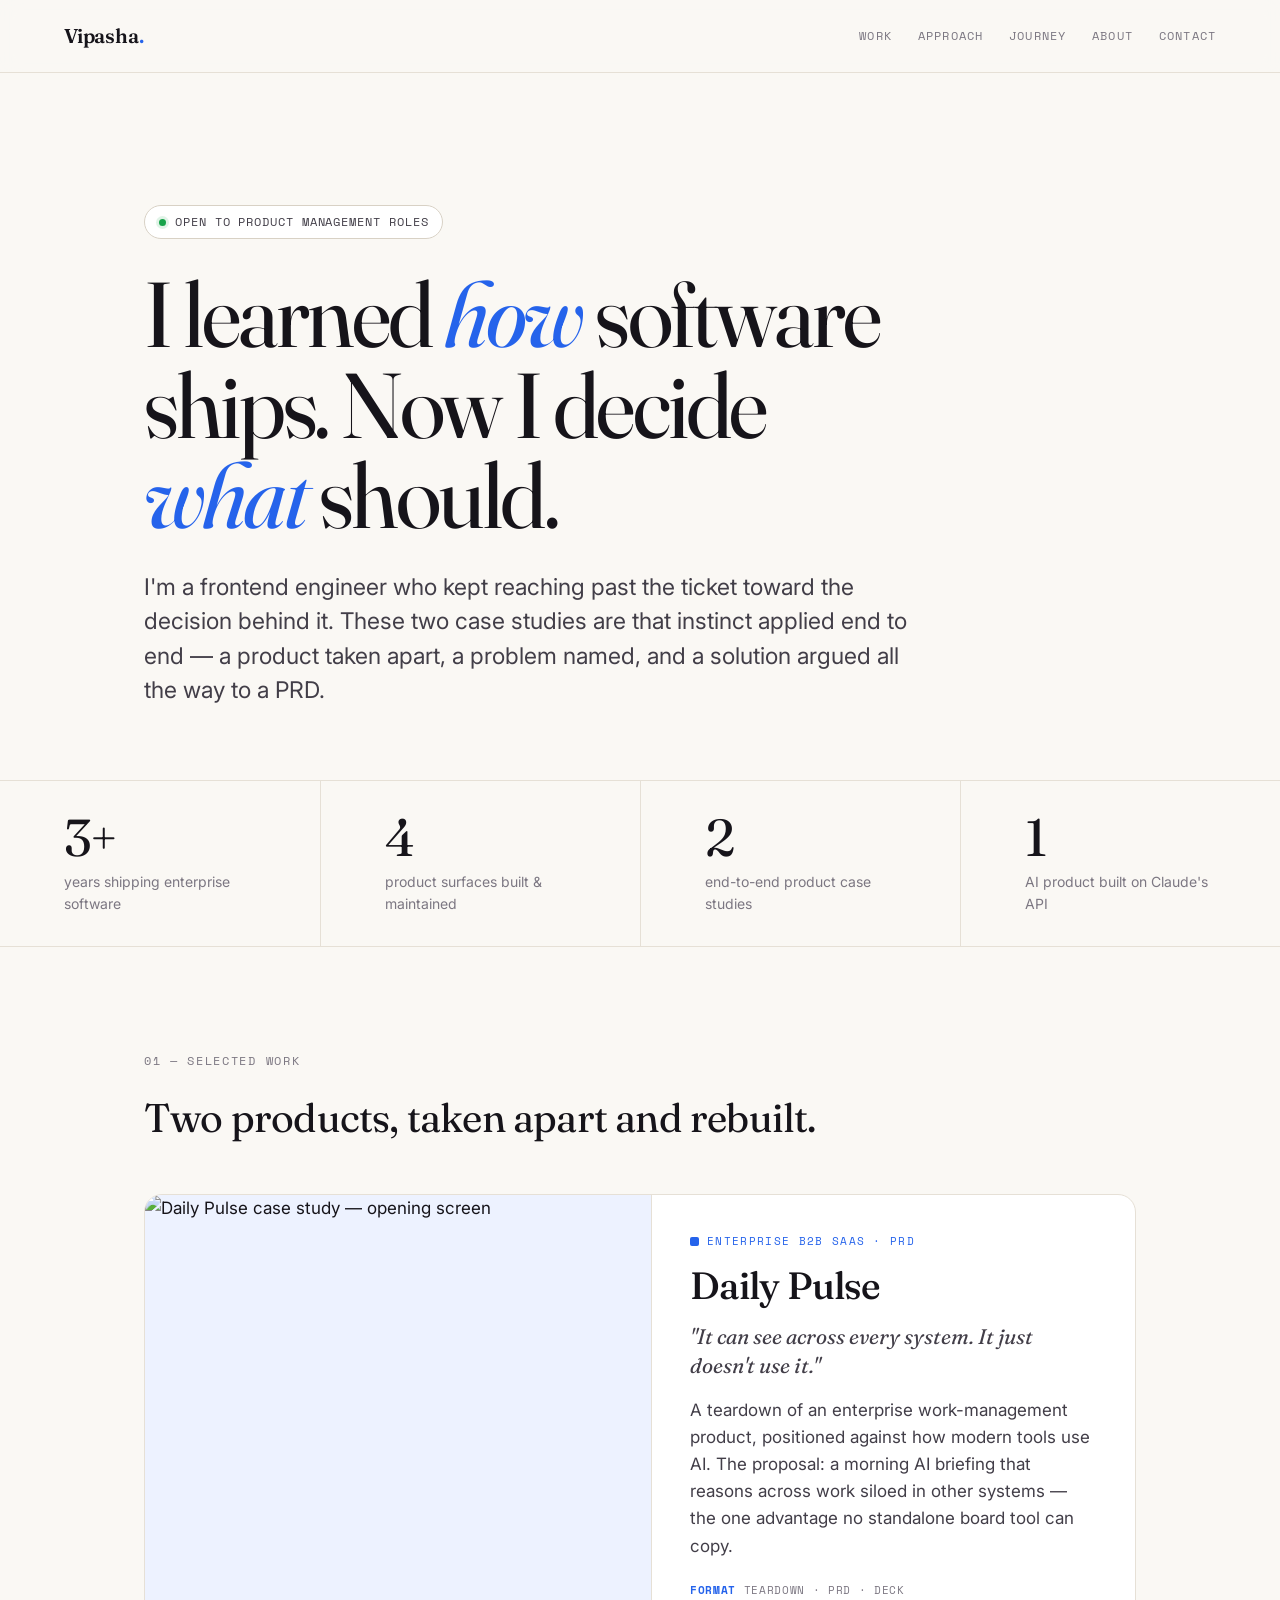
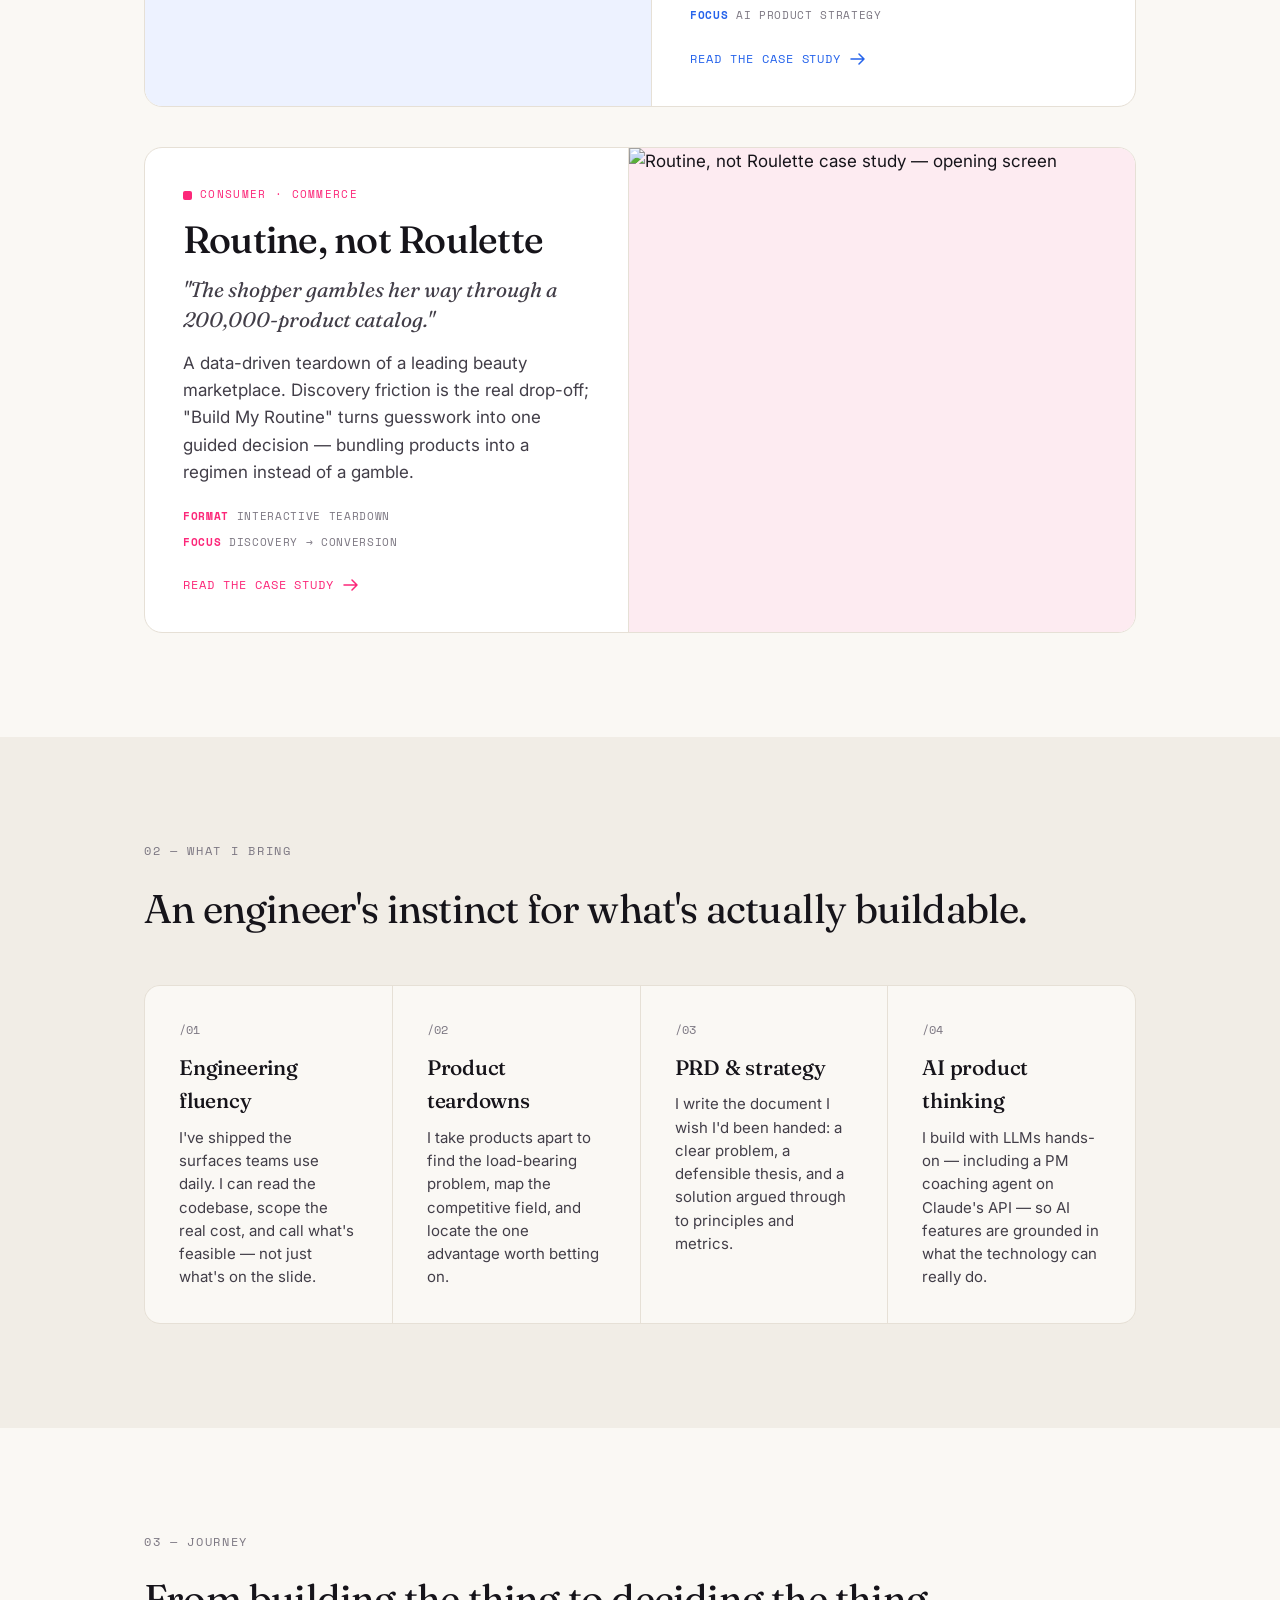
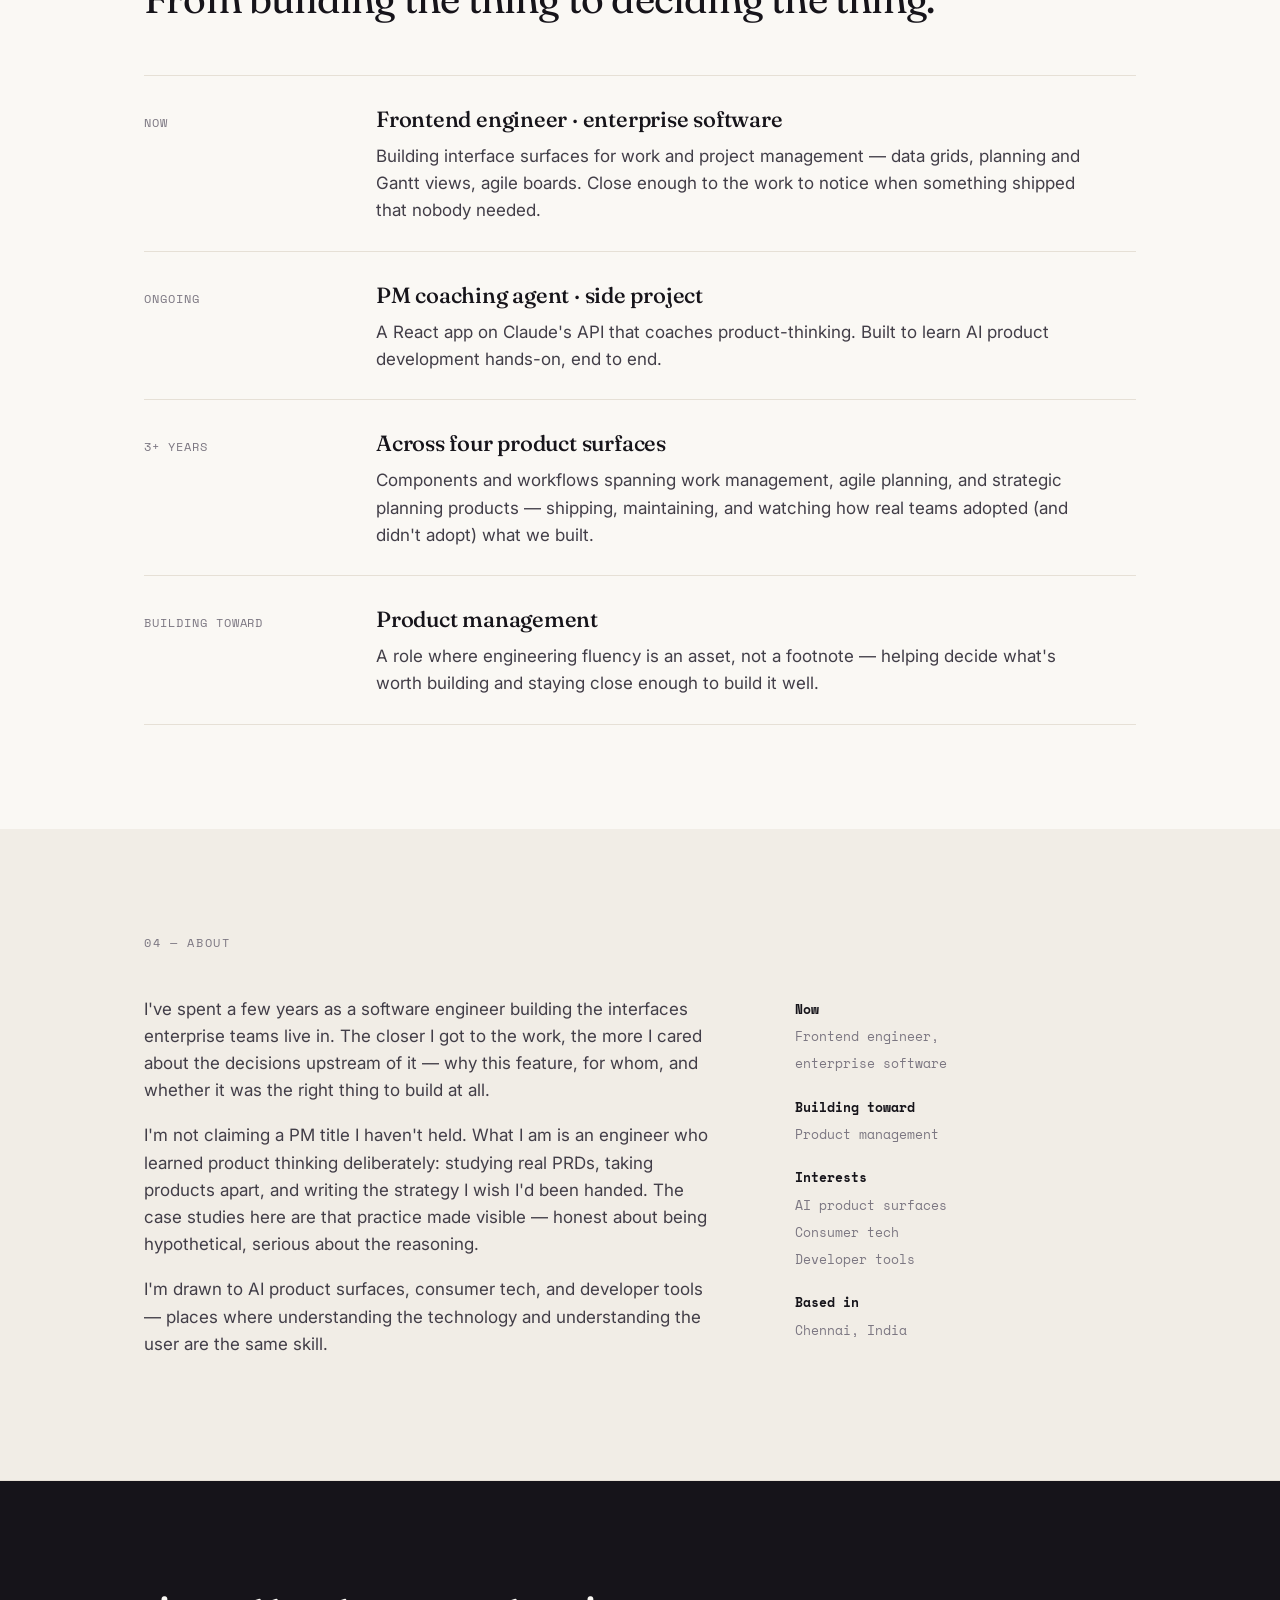
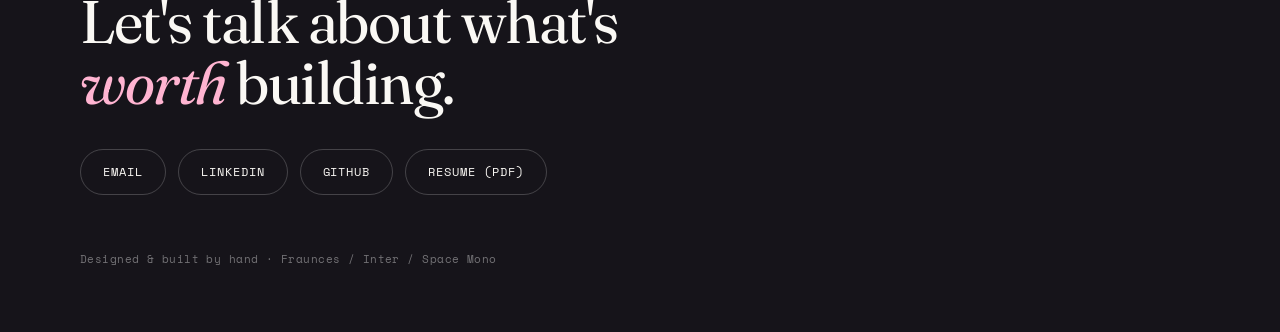
==== index.html @ e54c6888 "Add files via upload" ====
<!DOCTYPE html>
<html lang="en">
<head>
  <meta charset="UTF-8" />
  <meta name="viewport" content="width=device-width, initial-scale=1.0" />
  <!-- EDIT: your full name + one-line description (used in search & social previews) -->
  <title>Vipasha — Product Management Portfolio</title>
  <meta name="description" content="Engineer building a case for product management. Two end-to-end product teardowns: an AI briefing layer for enterprise work management, and guided discovery for beauty commerce." />
  <meta property="og:title" content="Vipasha — Product Management Portfolio" />
  <meta property="og:description" content="Engineer building a case for product management. Two end-to-end product teardowns." />
  <meta property="og:type" content="website" />

  <link rel="preconnect" href="https://fonts.googleapis.com" />
  <link rel="preconnect" href="https://fonts.gstatic.com" crossorigin />
  <link href="https://fonts.googleapis.com/css2?family=Fraunces:ital,opsz,wght@0,9..144,400;0,9..144,500;0,9..144,600;1,9..144,400;1,9..144,500&family=Inter:wght@400;500;600&family=Space+Mono:wght@400;700&display=swap" rel="stylesheet" />
  <link rel="stylesheet" href="styles.css" />
</head>
<body>

  <!-- ============ NAV ============ -->
  <nav class="nav">
    <a class="brand" href="#top">Vipasha<span>.</span></a>
    <div class="links">
      <a href="#work">Work</a>
      <a href="#approach">Approach</a>
      <a href="#journey">Journey</a>
      <a href="#about">About</a>
      <a href="#contact">Contact</a>
    </div>
  </nav>

  <main id="top">

    <!-- ============ HERO ============ -->
    <header class="hero">
      <div class="wrap">
        <span class="pill rise"><span class="dot"></span> Open to product management roles</span>
        <h1 class="rise d1">I learned <em>how</em> software ships. Now I decide <em>what</em> should.</h1>
        <p class="lede rise d2">
          I'm a frontend engineer who kept reaching past the ticket toward the
          decision behind it. These two case studies are that instinct applied
          end to end — a product taken apart, a problem named, and a solution
          argued all the way to a PRD.
        </p>
      </div>
    </header>

    <!-- ============ STATS ============ -->
    <section class="stats" aria-label="At a glance">
      <div class="item"><div class="num">3+</div><div class="lab">years shipping enterprise software</div></div>
      <div class="item"><div class="num">4</div><div class="lab">product surfaces built &amp; maintained</div></div>
      <div class="item"><div class="num">2</div><div class="lab">end-to-end product case studies</div></div>
      <div class="item"><div class="num">1</div><div class="lab">AI product built on Claude's API</div></div>
    </section>

    <!-- ============ WORK ============ -->
    <section class="section" id="work">
      <div class="wrap">
        <div class="shead">
          <span class="mono">01 — Selected work</span>
        </div>
        <div class="shead" style="margin-top:-28px"><h2>Two products, taken apart and rebuilt.</h2></div>

        <div class="cases">

          <!-- CASE 1 — CWM / Daily Pulse -->
          <a class="case" href="case-studies/daily-pulse.html"
             style="--c:var(--cwm); --tint:var(--cwm-tint); --shadow:#2563eb33;">
            <div class="shot"><img src="assets/preview-cwm.png" alt="Daily Pulse case study — opening screen" /></div>
            <div class="body">
              <span class="kicker"><span class="sq"></span> Enterprise B2B SaaS · PRD</span>
              <h3>Daily Pulse</h3>
              <p class="quote">"It can see across every system. It just doesn't use it."</p>
              <p class="desc">
                A teardown of an enterprise work-management product, positioned
                against how modern tools use AI. The proposal: a morning AI
                briefing that reasons across work siloed in other systems — the
                one advantage no standalone board tool can copy.
              </p>
              <div class="meta">
                <span><b>Format</b> Teardown · PRD · Deck</span>
                <span><b>Focus</b> AI product strategy</span>
              </div>
              <span class="more">Read the case study
                <svg width="16" height="12" viewBox="0 0 16 12" fill="none"><path d="M1 6h13M9 1l5 5-5 5" stroke="currentColor" stroke-width="1.5" stroke-linecap="round" stroke-linejoin="round"/></svg>
              </span>
            </div>
          </a>

          <!-- CASE 2 — Nykaa / Routine not Roulette -->
          <a class="case flip" href="case-studies/nykaa-routine.html"
             style="--c:var(--nykaa); --tint:var(--nykaa-tint); --shadow:#fc277933;">
            <div class="shot"><img src="assets/preview-nykaa.png" alt="Routine, not Roulette case study — opening screen" /></div>
            <div class="body">
              <span class="kicker"><span class="sq"></span> Consumer · Commerce</span>
              <h3>Routine, not Roulette</h3>
              <p class="quote">"The shopper gambles her way through a 200,000-product catalog."</p>
              <p class="desc">
                A data-driven teardown of a leading beauty marketplace. Discovery
                friction is the real drop-off; "Build My Routine" turns guesswork
                into one guided decision — bundling products into a regimen
                instead of a gamble.
              </p>
              <div class="meta">
                <span><b>Format</b> Interactive teardown</span>
                <span><b>Focus</b> Discovery → conversion</span>
              </div>
              <span class="more">Read the case study
                <svg width="16" height="12" viewBox="0 0 16 12" fill="none"><path d="M1 6h13M9 1l5 5-5 5" stroke="currentColor" stroke-width="1.5" stroke-linecap="round" stroke-linejoin="round"/></svg>
              </span>
            </div>
          </a>

        </div>
      </div>
    </section>

    <!-- ============ APPROACH ============ -->
    <section class="section" id="approach" style="background:var(--paper-2)">
      <div class="wrap">
        <div class="shead"><span class="mono">02 — What I bring</span></div>
        <div class="shead" style="margin-top:-28px"><h2>An engineer's instinct for what's actually buildable.</h2></div>
        <div class="caps">
          <div class="cap"><div class="n">/01</div><h4>Engineering fluency</h4><p>I've shipped the surfaces teams use daily. I can read the codebase, scope the real cost, and call what's feasible — not just what's on the slide.</p></div>
          <div class="cap"><div class="n">/02</div><h4>Product teardowns</h4><p>I take products apart to find the load-bearing problem, map the competitive field, and locate the one advantage worth betting on.</p></div>
          <div class="cap"><div class="n">/03</div><h4>PRD &amp; strategy</h4><p>I write the document I wish I'd been handed: a clear problem, a defensible thesis, and a solution argued through to principles and metrics.</p></div>
          <div class="cap"><div class="n">/04</div><h4>AI product thinking</h4><p>I build with LLMs hands-on — including a PM coaching agent on Claude's API — so AI features are grounded in what the technology can really do.</p></div>
        </div>
      </div>
    </section>

    <!-- ============ JOURNEY ============ -->
    <section class="section" id="journey">
      <div class="wrap">
        <div class="shead"><span class="mono">03 — Journey</span></div>
        <div class="shead" style="margin-top:-28px"><h2>From building the thing to deciding the thing.</h2></div>
        <div class="tl">
          <div class="row">
            <div class="when">Now</div>
            <div class="what">
              <h4>Frontend engineer · enterprise software</h4>
              <p>Building interface surfaces for work and project management — data grids, planning and Gantt views, agile boards. Close enough to the work to notice when something shipped that nobody needed.</p>
            </div>
          </div>
          <div class="row">
            <div class="when">Ongoing</div>
            <div class="what">
              <h4>PM coaching agent · side project</h4>
              <p>A React app on Claude's API that coaches product-thinking. Built to learn AI product development hands-on, end to end.</p>
            </div>
          </div>
          <div class="row">
            <div class="when">3+ years</div>
            <div class="what">
              <h4>Across four product surfaces</h4>
              <p>Components and workflows spanning work management, agile planning, and strategic planning products — shipping, maintaining, and watching how real teams adopted (and didn't adopt) what we built.</p>
            </div>
          </div>
          <div class="row">
            <div class="when">Building toward</div>
            <div class="what">
              <h4>Product management</h4>
              <p>A role where engineering fluency is an asset, not a footnote — helping decide what's worth building and staying close enough to build it well.</p>
            </div>
          </div>
        </div>
      </div>
    </section>

    <!-- ============ ABOUT ============ -->
    <section class="section" id="about" style="background:var(--paper-2)">
      <div class="wrap">
        <div class="shead"><span class="mono">04 — About</span></div>
        <div class="about">
          <div>
            <p>I've spent a few years as a software engineer building the interfaces enterprise teams live in. The closer I got to the work, the more I cared about the decisions upstream of it — why this feature, for whom, and whether it was the right thing to build at all.</p>
            <p>I'm not claiming a PM title I haven't held. What I am is an engineer who learned product thinking deliberately: studying real PRDs, taking products apart, and writing the strategy I wish I'd been handed. The case studies here are that practice made visible — honest about being hypothetical, serious about the reasoning.</p>
            <p>I'm drawn to AI product surfaces, consumer tech, and developer tools — places where understanding the technology and understanding the user are the same skill.</p>
          </div>
          <div class="facts">
            <b>Now</b>
            Frontend engineer,<br />enterprise software
            <b>Building toward</b>
            Product management
            <b>Interests</b>
            AI product surfaces<br />Consumer tech<br />Developer tools
            <b>Based in</b>
            Chennai, India
          </div>
        </div>
      </div>
    </section>
  </main>

  <!-- ============ CONTACT / FOOTER ============ -->
  <footer class="foot" id="contact">
    <div class="inner">
      <h2>Let's talk about what's <em>worth</em> building.</h2>
      <div class="links">
        <!-- EDIT each href with your real links -->
        <a class="btn" href="mailto:you@example.com">Email</a>
        <a class="btn" href="https://linkedin.com/in/your-handle">LinkedIn</a>
        <a class="btn" href="https://github.com/your-handle">GitHub</a>
        <a class="btn" href="#">Resume (PDF)</a>
      </div>
      <p class="colophon">Designed &amp; built by hand · Fraunces / Inter / Space Mono</p>
    </div>
  </footer>

</body>
</html>
---- styles.css ----
/* ============================================================
   Portfolio — design system
   Type matches the case studies: Fraunces · Inter · Space Mono
   Neutral warm-paper homepage; each case study keeps its own color.
   ============================================================ */

:root {
  --paper:    #FAF8F4;
  --paper-2:  #F1EDE6;
  --ink:      #16141A;
  --ink-soft: #423E48;
  --muted:    #7C7782;
  --line:     #E6E0D6;
  --line-2:   #D8D1C5;

  /* case-study accents */
  --cwm:       #2563EB;
  --cwm-tint:  #EDF2FF;
  --nykaa:     #FC2779;
  --nykaa-tint:#FDEBF1;

  --maxw: 1120px;
  --gut: clamp(22px, 5vw, 72px);

  --f-disp: "Fraunces", Georgia, serif;
  --f-body: "Inter", system-ui, sans-serif;
  --f-mono: "Space Mono", ui-monospace, monospace;
}

* { box-sizing: border-box; margin: 0; padding: 0; }
html { scroll-behavior: smooth; }

body {
  background: var(--paper);
  color: var(--ink);
  font-family: var(--f-body);
  font-size: 17px;
  line-height: 1.6;
  -webkit-font-smoothing: antialiased;
  text-rendering: optimizeLegibility;
}

.wrap { max-width: var(--maxw); margin: 0 auto; padding: 0 var(--gut); }

.mono {
  font-family: var(--f-mono);
  font-size: 12px;
  letter-spacing: 0.14em;
  text-transform: uppercase;
  color: var(--muted);
}
.mono .dash { color: var(--line-2); margin: 0 8px; }

/* ---------- nav ---------- */
.nav {
  position: sticky; top: 0; z-index: 50;
  display: flex; align-items: center; justify-content: space-between;
  padding: 20px var(--gut);
  background: color-mix(in srgb, var(--paper) 86%, transparent);
  backdrop-filter: blur(10px);
  border-bottom: 1px solid var(--line);
}
.nav .brand {
  font-family: var(--f-disp);
  font-weight: 600;
  font-size: 20px;
  letter-spacing: -0.01em;
  text-decoration: none;
  color: var(--ink);
}
.nav .brand span { color: var(--cwm); }
.nav .links { display: flex; gap: 26px; }
.nav .links a {
  font-family: var(--f-mono);
  font-size: 11.5px; letter-spacing: 0.1em; text-transform: uppercase;
  color: var(--muted); text-decoration: none;
}
.nav .links a:hover { color: var(--ink); }
@media (max-width: 620px){ .nav .links { display: none; } }

/* ---------- hero ---------- */
.hero { padding: clamp(64px, 11vw, 132px) 0 clamp(40px, 6vw, 72px); }
.pill {
  display: inline-flex; align-items: center; gap: 9px;
  font-family: var(--f-mono); font-size: 11.5px; letter-spacing: 0.08em;
  text-transform: uppercase; color: var(--ink-soft);
  border: 1px solid var(--line-2); border-radius: 999px;
  padding: 7px 14px; margin-bottom: 30px; background: #fff;
}
.pill .dot { width: 7px; height: 7px; border-radius: 50%; background: #16a34a; box-shadow: 0 0 0 3px #16a34a22; }
.hero h1 {
  font-family: var(--f-disp);
  font-weight: 400;
  font-size: clamp(40px, 8vw, 92px);
  line-height: 0.98;
  letter-spacing: -0.03em;
  max-width: 14ch;
}
.hero h1 em { font-style: italic; color: var(--cwm); }
.hero .lede {
  margin-top: 30px;
  font-size: clamp(18px, 2.2vw, 23px);
  line-height: 1.5;
  color: var(--ink-soft);
  max-width: 56ch;
}

/* ---------- stats band ---------- */
.stats {
  border-top: 1px solid var(--line);
  border-bottom: 1px solid var(--line);
  display: grid; grid-template-columns: repeat(2, 1fr);
}
.stats .item { padding: 30px var(--gut); border-bottom: 1px solid var(--line); }
.stats .item:nth-child(odd){ border-right: 1px solid var(--line); }
.stats .num {
  font-family: var(--f-disp); font-weight: 400;
  font-size: clamp(34px, 5vw, 52px); line-height: 1; letter-spacing: -0.02em;
}
.stats .lab { margin-top: 8px; font-size: 14px; color: var(--muted); max-width: 26ch; }
@media (min-width: 820px){
  .stats { grid-template-columns: repeat(4, 1fr); }
  .stats .item { border-bottom: none; }
  .stats .item:nth-child(odd){ border-right: none; }
  .stats .item + .item { border-left: 1px solid var(--line); }
}

/* ---------- section scaffolding ---------- */
.section { padding: clamp(56px, 9vw, 104px) 0; }
.shead { display: flex; align-items: baseline; gap: 16px; margin-bottom: 44px; }
.shead h2 {
  font-family: var(--f-disp); font-weight: 400;
  font-size: clamp(26px, 4vw, 40px); letter-spacing: -0.02em;
}

/* ---------- case studies ---------- */
.cases { display: grid; gap: 40px; }
.case {
  display: grid; grid-template-columns: 1fr; gap: 0;
  text-decoration: none; color: inherit;
  border: 1px solid var(--line); border-radius: 18px; overflow: hidden;
  background: #fff;
  transition: transform .26s ease, box-shadow .26s ease, border-color .26s ease;
}
.case:hover { transform: translateY(-4px); box-shadow: 0 30px 60px -36px var(--shadow, #1614401f); }
.case .shot {
  position: relative; aspect-ratio: 16 / 10; overflow: hidden;
  border-bottom: 1px solid var(--line); background: var(--tint, #f4f4f4);
}
.case .shot img { width: 100%; height: 100%; object-fit: cover; object-position: top center; display: block;
  transition: transform .5s ease; }
.case:hover .shot img { transform: scale(1.03); }
.case .body { padding: clamp(24px, 3.4vw, 38px); }
.case .kicker {
  display: inline-flex; align-items: center; gap: 8px;
  font-family: var(--f-mono); font-size: 11px; letter-spacing: 0.12em; text-transform: uppercase;
  color: var(--c, var(--ink)); margin-bottom: 16px;
}
.case .kicker .sq { width: 9px; height: 9px; border-radius: 2px; background: var(--c, var(--ink)); }
.case h3 {
  font-family: var(--f-disp); font-weight: 500;
  font-size: clamp(26px, 3.6vw, 38px); letter-spacing: -0.02em; line-height: 1.04;
}
.case .quote {
  margin-top: 16px; font-family: var(--f-disp); font-style: italic; font-weight: 400;
  font-size: clamp(17px, 2vw, 21px); color: var(--ink-soft); line-height: 1.4;
}
.case .desc { margin-top: 16px; color: var(--ink-soft); max-width: 64ch; }
.case .meta {
  margin-top: 22px; display: flex; flex-wrap: wrap; gap: 8px 18px;
  font-family: var(--f-mono); font-size: 11px; letter-spacing: 0.06em; text-transform: uppercase; color: var(--muted);
}
.case .meta b { color: var(--c, var(--ink)); font-weight: 700; }
.case .more {
  margin-top: 24px; display: inline-flex; align-items: center; gap: 9px;
  font-family: var(--f-mono); font-size: 12px; letter-spacing: 0.08em; text-transform: uppercase;
  color: var(--c, var(--ink));
}
.case .more svg { transition: transform .2s ease; }
.case:hover .more svg { transform: translateX(5px); }

@media (min-width: 880px){
  .case { grid-template-columns: 1.05fr 1fr; }
  .case .shot { aspect-ratio: auto; border-bottom: none; border-right: 1px solid var(--line); }
  .case .body { display: flex; flex-direction: column; justify-content: center; }
  .case.flip { grid-template-columns: 1fr 1.05fr; }
  .case.flip .shot { order: 2; border-right: none; border-left: 1px solid var(--line); }
  .case.flip .body { order: 1; }
}

/* ---------- capabilities ---------- */
.caps { display: grid; gap: 1px; background: var(--line); border: 1px solid var(--line); border-radius: 16px; overflow: hidden; }
.cap { background: var(--paper); padding: clamp(24px, 3vw, 34px); }
.cap .n { font-family: var(--f-mono); font-size: 12px; color: var(--muted); }
.cap h4 { font-family: var(--f-disp); font-weight: 500; font-size: 21px; letter-spacing: -0.01em; margin: 12px 0 8px; }
.cap p { font-size: 15px; color: var(--ink-soft); line-height: 1.55; }
@media (min-width: 720px){ .caps { grid-template-columns: repeat(2, 1fr); } }
@media (min-width: 1000px){ .caps { grid-template-columns: repeat(4, 1fr); } }

/* ---------- timeline ---------- */
.tl { display: grid; gap: 0; }
.tl .row {
  display: grid; grid-template-columns: 1fr; gap: 6px;
  padding: 26px 0; border-top: 1px solid var(--line);
}
.tl .row:last-child { border-bottom: 1px solid var(--line); }
.tl .when { font-family: var(--f-mono); font-size: 12px; letter-spacing: 0.08em; text-transform: uppercase; color: var(--muted); }
.tl .what h4 { font-family: var(--f-disp); font-weight: 500; font-size: 22px; letter-spacing: -0.01em; }
.tl .what p { margin-top: 6px; color: var(--ink-soft); max-width: 64ch; }
@media (min-width: 760px){
  .tl .row { grid-template-columns: 200px 1fr; gap: 32px; align-items: baseline; }
}

/* ---------- about ---------- */
.about { display: grid; grid-template-columns: 1fr; gap: 40px; }
.about p { color: var(--ink-soft); margin-bottom: 18px; max-width: 62ch; }
.about .facts { font-family: var(--f-mono); font-size: 13px; line-height: 2.1; color: var(--muted); }
.about .facts b { color: var(--ink); display: block; margin-top: 16px; }
.about .facts b:first-child { margin-top: 0; }
@media (min-width: 820px){ .about { grid-template-columns: 1.7fr 1fr; gap: 72px; } }

/* ---------- contact / footer ---------- */
.foot { border-top: 1px solid var(--line); padding: clamp(64px, 9vw, 110px) var(--gut) 64px; background: var(--ink); color: var(--paper); }
.foot .inner { max-width: var(--maxw); margin: 0 auto; }
.foot h2 { font-family: var(--f-disp); font-weight: 400; font-size: clamp(32px, 6vw, 60px); letter-spacing: -0.025em; line-height: 1.02; max-width: 18ch; }
.foot h2 em { font-style: italic; color: #FFB4D1; }
.foot .links { margin-top: 36px; display: flex; flex-wrap: wrap; gap: 12px; }
.foot a.btn {
  font-family: var(--f-mono); font-size: 12px; letter-spacing: 0.08em; text-transform: uppercase;
  text-decoration: none; color: var(--paper); border: 1px solid #ffffff33; border-radius: 999px;
  padding: 12px 22px; transition: background .18s ease, color .18s ease, border-color .18s ease;
}
.foot a.btn:hover { background: var(--paper); color: var(--ink); border-color: var(--paper); }
.foot .colophon { margin-top: 56px; font-family: var(--f-mono); font-size: 11px; letter-spacing: 0.04em; color: #ffffff66; }

/* ---------- motion ---------- */
.rise { opacity: 0; transform: translateY(16px); animation: rise .7s cubic-bezier(.2,.7,.3,1) forwards; }
.rise.d1 { animation-delay: .08s; } .rise.d2 { animation-delay: .16s; } .rise.d3 { animation-delay: .24s; }
@keyframes rise { to { opacity: 1; transform: none; } }

a:focus-visible, button:focus-visible { outline: 2px solid var(--cwm); outline-offset: 3px; border-radius: 5px; }

@media (prefers-reduced-motion: reduce){
  * { animation: none !important; transition: none !important; scroll-behavior: auto; }
  .rise { opacity: 1; transform: none; }
}
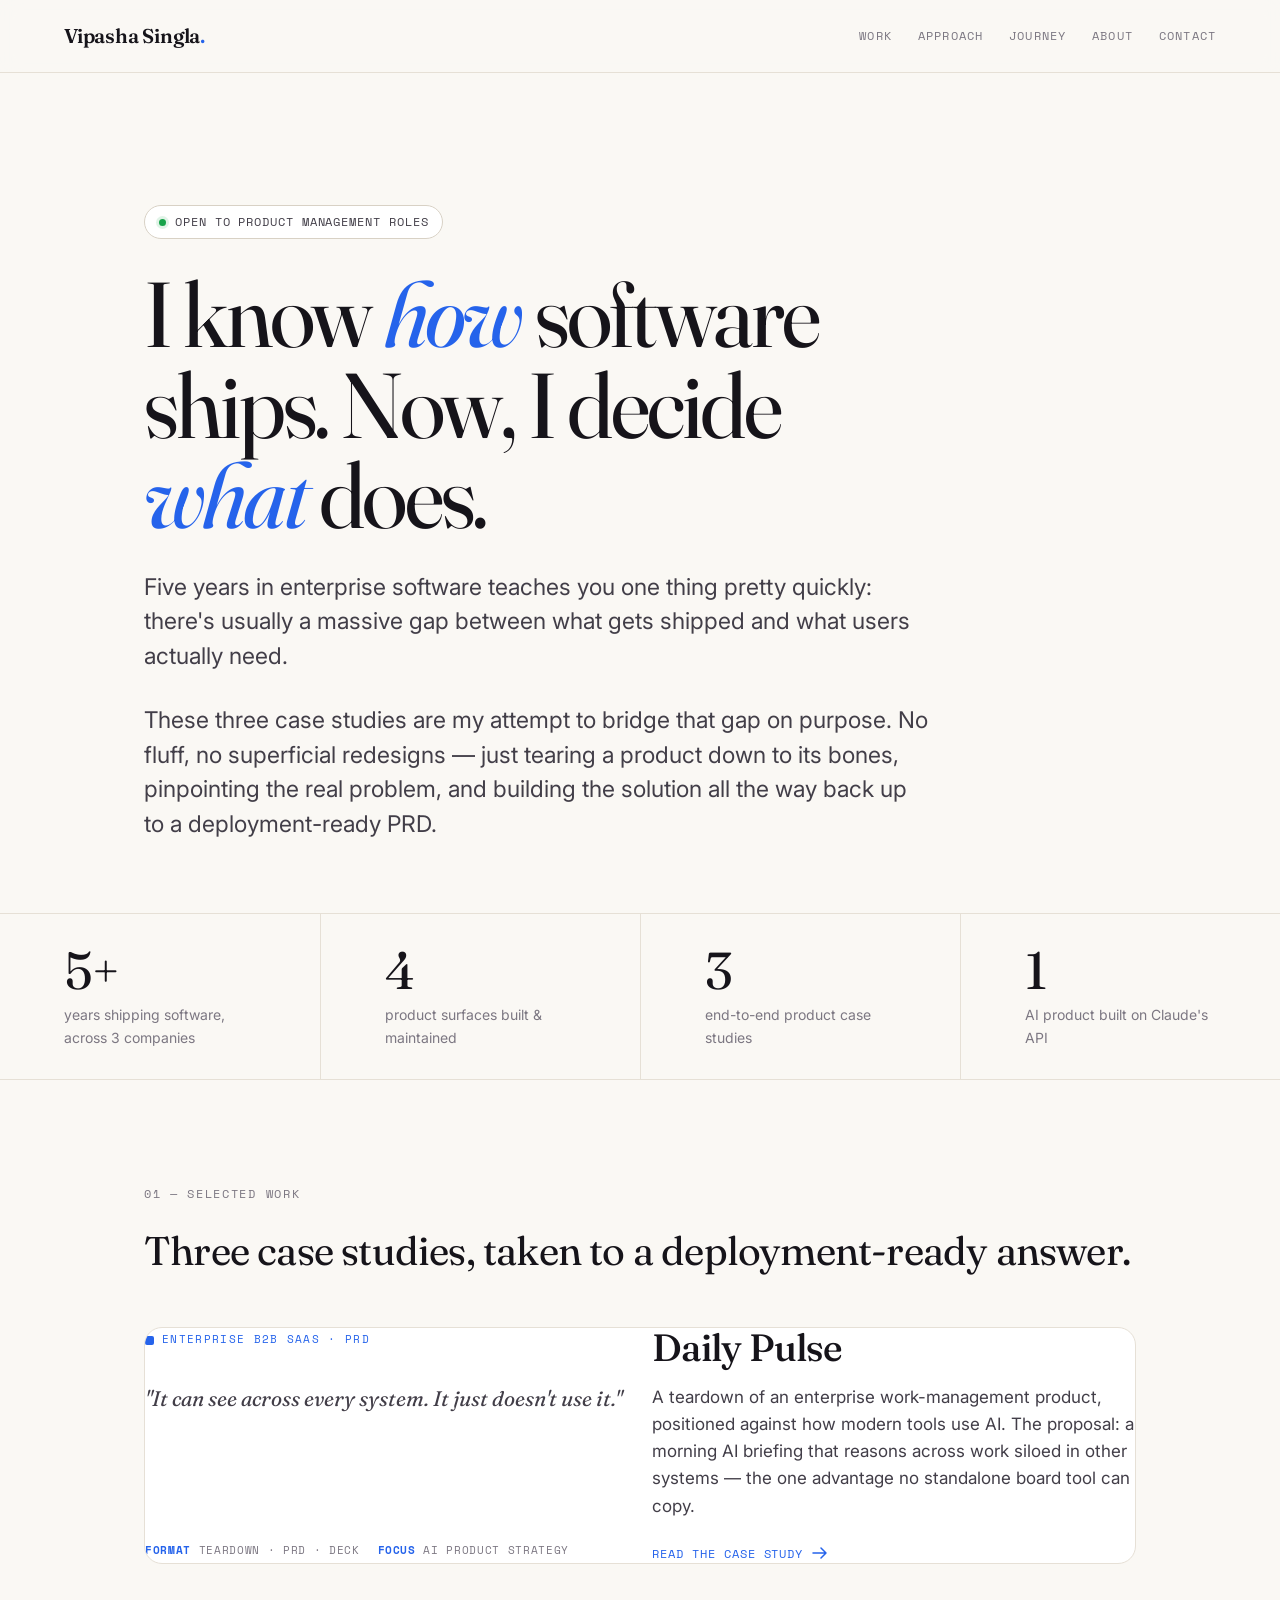
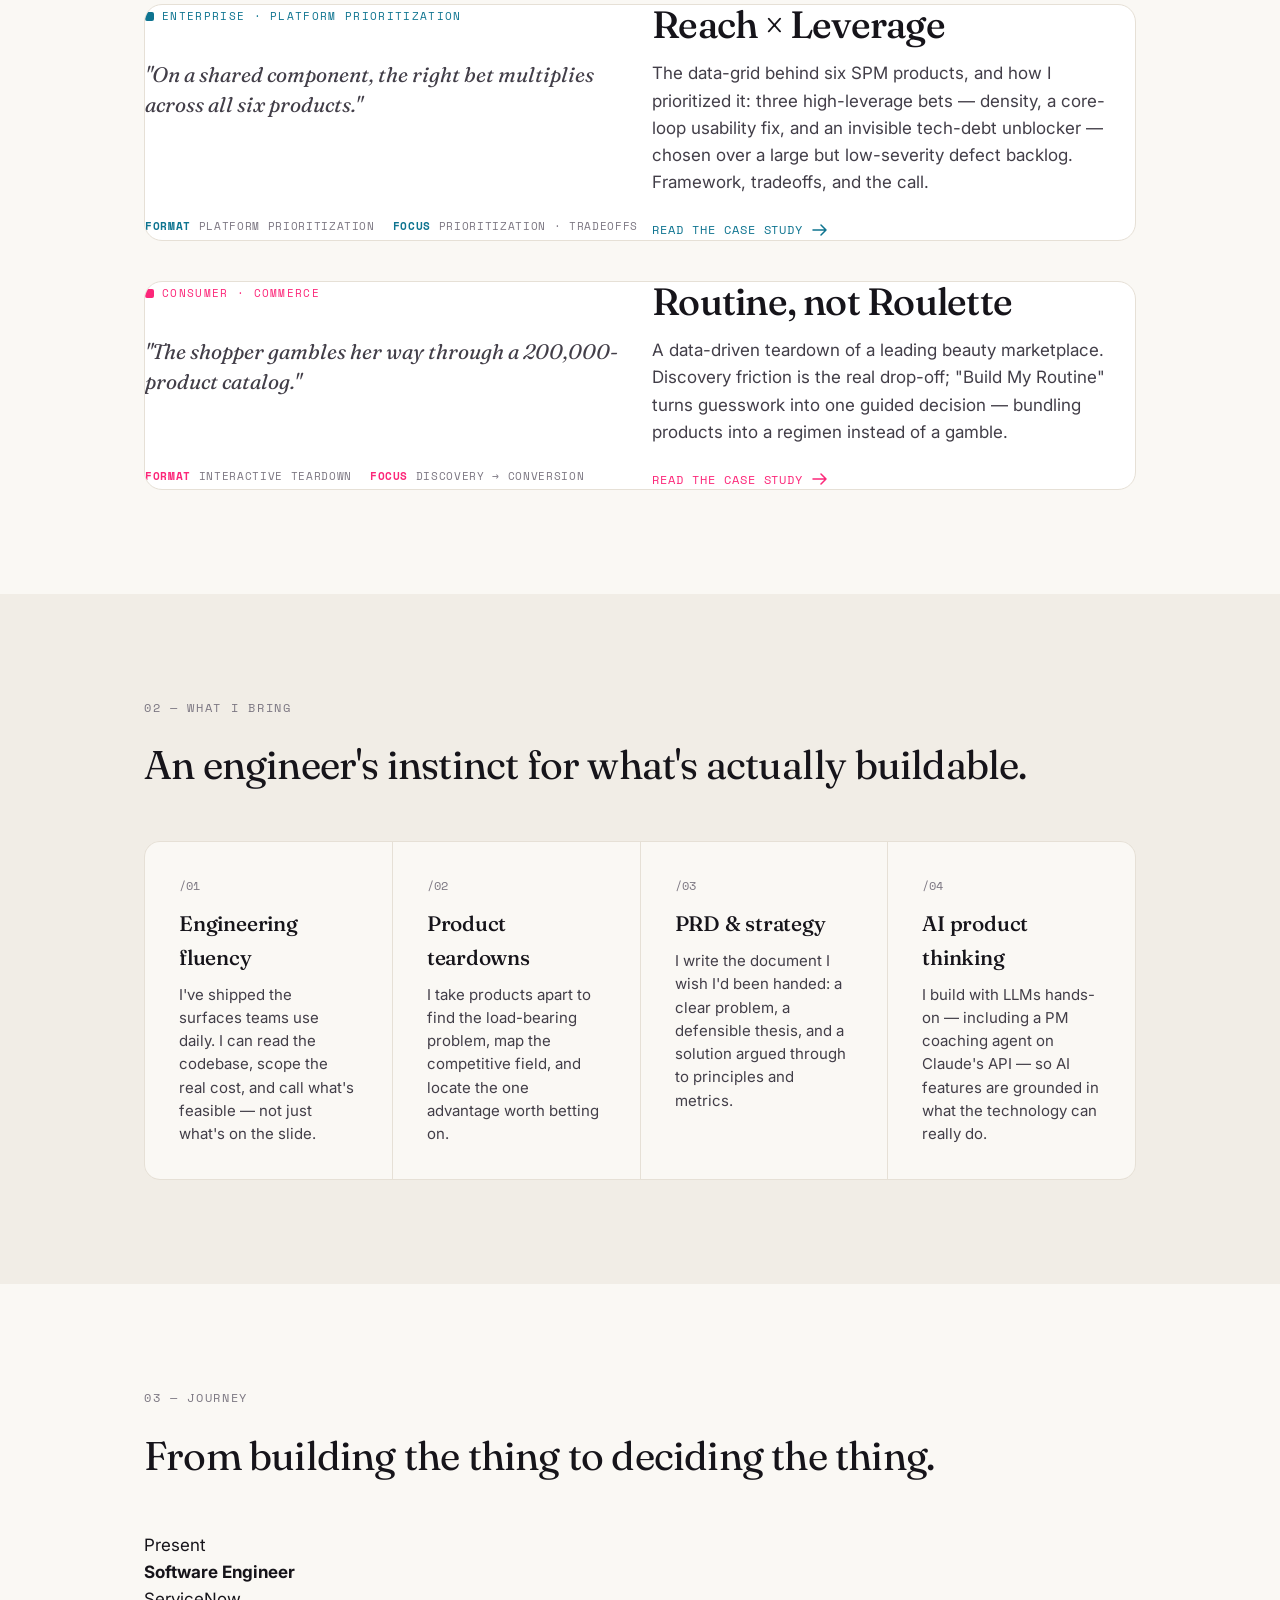
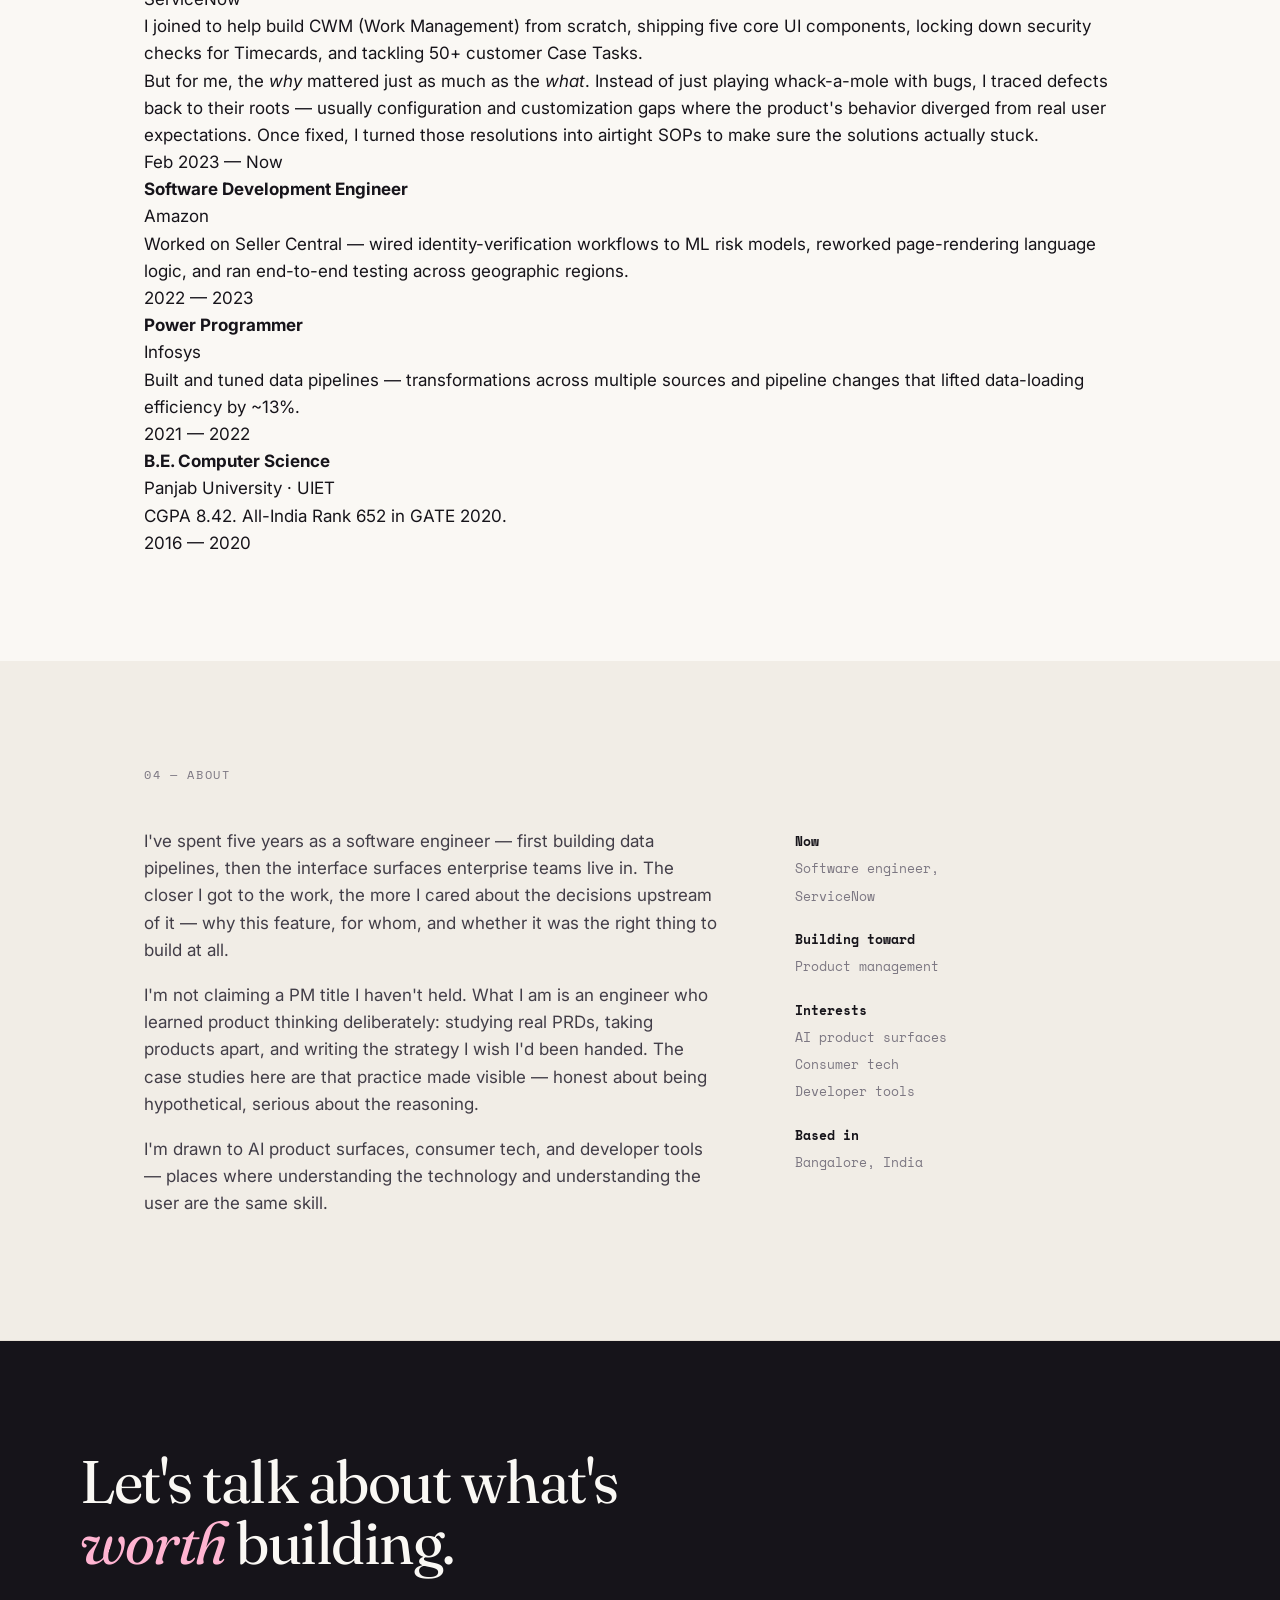
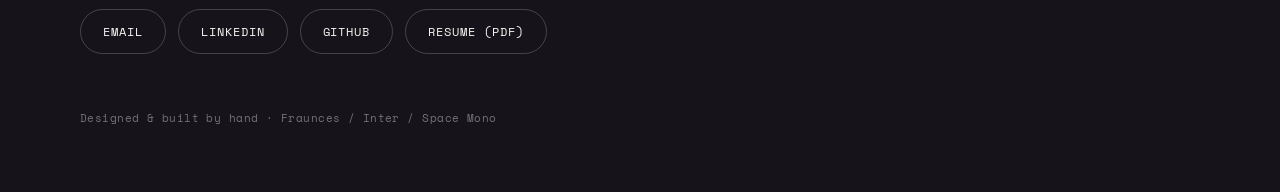
==== commit 33e1803f: "Add files via upload" ====
--- a/index.html
+++ b/index.html
@@ -3,10 +3,9 @@
 <head>
   <meta charset="UTF-8" />
   <meta name="viewport" content="width=device-width, initial-scale=1.0" />
-  <!-- EDIT: your full name + one-line description (used in search & social previews) -->
-  <title>Vipasha — Product Management Portfolio</title>
-  <meta name="description" content="Engineer building a case for product management. Two end-to-end product teardowns: an AI briefing layer for enterprise work management, and guided discovery for beauty commerce." />
-  <meta property="og:title" content="Vipasha — Product Management Portfolio" />
+  <title>Vipasha Singla — Product Management Portfolio</title>
+  <meta name="description" content="Software engineer building a case for product management. Two end-to-end product teardowns: an AI briefing layer for enterprise work management, and guided discovery for beauty commerce." />
+  <meta property="og:title" content="Vipasha Singla — Product Management Portfolio" />
   <meta property="og:description" content="Engineer building a case for product management. Two end-to-end product teardowns." />
   <meta property="og:type" content="website" />
 
@@ -19,7 +18,7 @@
 
   <!-- ============ NAV ============ -->
   <nav class="nav">
-    <a class="brand" href="#top">Vipasha<span>.</span></a>
+    <a class="brand" href="#top">Vipasha Singla<span>.</span></a>
     <div class="links">
       <a href="#work">Work</a>
       <a href="#approach">Approach</a>
@@ -35,21 +34,26 @@
     <header class="hero">
       <div class="wrap">
         <span class="pill rise"><span class="dot"></span> Open to product management roles</span>
-        <h1 class="rise d1">I learned <em>how</em> software ships. Now I decide <em>what</em> should.</h1>
+        <h1 class="rise d1">I know <em>how</em> software ships. Now, I decide <em>what</em> does.</h1>
         <p class="lede rise d2">
-          I'm a frontend engineer who kept reaching past the ticket toward the
-          decision behind it. These two case studies are that instinct applied
-          end to end — a product taken apart, a problem named, and a solution
-          argued all the way to a PRD.
+          Five years in enterprise software teaches you one thing pretty quickly:
+          there's usually a massive gap between what gets shipped and what users
+          actually need.
+        </p>
+        <p class="lede rise d3">
+          These three case studies are my attempt to bridge that gap on purpose. No
+          fluff, no superficial redesigns — just tearing a product down to its
+          bones, pinpointing the real problem, and building the solution all the
+          way back up to a deployment-ready PRD.
         </p>
       </div>
     </header>
 
     <!-- ============ STATS ============ -->
     <section class="stats" aria-label="At a glance">
-      <div class="item"><div class="num">3+</div><div class="lab">years shipping enterprise software</div></div>
+      <div class="item"><div class="num">5+</div><div class="lab">years shipping software, across 3 companies</div></div>
       <div class="item"><div class="num">4</div><div class="lab">product surfaces built &amp; maintained</div></div>
-      <div class="item"><div class="num">2</div><div class="lab">end-to-end product case studies</div></div>
+      <div class="item"><div class="num">3</div><div class="lab">end-to-end product case studies</div></div>
       <div class="item"><div class="num">1</div><div class="lab">AI product built on Claude's API</div></div>
     </section>
 
@@ -59,56 +63,71 @@
         <div class="shead">
           <span class="mono">01 — Selected work</span>
         </div>
-        <div class="shead" style="margin-top:-28px"><h2>Two products, taken apart and rebuilt.</h2></div>
+        <div class="shead" style="margin-top:-28px"><h2>Three case studies, taken to a deployment-ready answer.</h2></div>
 
         <div class="cases">
 
           <!-- CASE 1 — CWM / Daily Pulse -->
           <a class="case" href="case-studies/daily-pulse.html"
-             style="--c:var(--cwm); --tint:var(--cwm-tint); --shadow:#2563eb33;">
-            <div class="shot"><img src="assets/preview-cwm.png" alt="Daily Pulse case study — opening screen" /></div>
-            <div class="body">
-              <span class="kicker"><span class="sq"></span> Enterprise B2B SaaS · PRD</span>
-              <h3>Daily Pulse</h3>
-              <p class="quote">"It can see across every system. It just doesn't use it."</p>
-              <p class="desc">
-                A teardown of an enterprise work-management product, positioned
-                against how modern tools use AI. The proposal: a morning AI
-                briefing that reasons across work siloed in other systems — the
-                one advantage no standalone board tool can copy.
-              </p>
-              <div class="meta">
-                <span><b>Format</b> Teardown · PRD · Deck</span>
-                <span><b>Focus</b> AI product strategy</span>
-              </div>
-              <span class="more">Read the case study
-                <svg width="16" height="12" viewBox="0 0 16 12" fill="none"><path d="M1 6h13M9 1l5 5-5 5" stroke="currentColor" stroke-width="1.5" stroke-linecap="round" stroke-linejoin="round"/></svg>
-              </span>
-            </div>
+             style="--c:var(--cwm); --shadow:#2563eb33;">
+            <span class="kicker"><span class="sq"></span> Enterprise B2B SaaS · PRD</span>
+            <h3>Daily Pulse</h3>
+            <p class="quote">"It can see across every system. It just doesn't use it."</p>
+            <p class="desc">
+              A teardown of an enterprise work-management product, positioned
+              against how modern tools use AI. The proposal: a morning AI
+              briefing that reasons across work siloed in other systems — the
+              one advantage no standalone board tool can copy.
+            </p>
+            <div class="meta">
+              <span><b>Format</b> Teardown · PRD · Deck</span>
+              <span><b>Focus</b> AI product strategy</span>
+            </div>
+            <span class="more">Read the case study
+              <svg width="16" height="12" viewBox="0 0 16 12" fill="none"><path d="M1 6h13M9 1l5 5-5 5" stroke="currentColor" stroke-width="1.5" stroke-linecap="round" stroke-linejoin="round"/></svg>
+            </span>
           </a>
 
-          <!-- CASE 2 — Nykaa / Routine not Roulette -->
-          <a class="case flip" href="case-studies/nykaa-routine.html"
-             style="--c:var(--nykaa); --tint:var(--nykaa-tint); --shadow:#fc277933;">
-            <div class="shot"><img src="assets/preview-nykaa.png" alt="Routine, not Roulette case study — opening screen" /></div>
-            <div class="body">
-              <span class="kicker"><span class="sq"></span> Consumer · Commerce</span>
-              <h3>Routine, not Roulette</h3>
-              <p class="quote">"The shopper gambles her way through a 200,000-product catalog."</p>
-              <p class="desc">
-                A data-driven teardown of a leading beauty marketplace. Discovery
-                friction is the real drop-off; "Build My Routine" turns guesswork
-                into one guided decision — bundling products into a regimen
-                instead of a gamble.
-              </p>
-              <div class="meta">
-                <span><b>Format</b> Interactive teardown</span>
-                <span><b>Focus</b> Discovery → conversion</span>
-              </div>
-              <span class="more">Read the case study
-                <svg width="16" height="12" viewBox="0 0 16 12" fill="none"><path d="M1 6h13M9 1l5 5-5 5" stroke="currentColor" stroke-width="1.5" stroke-linecap="round" stroke-linejoin="round"/></svg>
-              </span>
-            </div>
+          <!-- CASE 2 — Reach × Leverage (SPM Grid) -->
+          <a class="case" href="case-studies/spm-grid.html"
+             style="--c:#0E7490; --shadow:#0e749033;">
+            <span class="kicker"><span class="sq"></span> Enterprise · Platform prioritization</span>
+            <h3>Reach × Leverage</h3>
+            <p class="quote">"On a shared component, the right bet multiplies across all six products."</p>
+            <p class="desc">
+              The data-grid behind six SPM products, and how I prioritized it:
+              three high-leverage bets — density, a core-loop usability fix, and
+              an invisible tech-debt unblocker — chosen over a large but
+              low-severity defect backlog. Framework, tradeoffs, and the call.
+            </p>
+            <div class="meta">
+              <span><b>Format</b> Platform prioritization</span>
+              <span><b>Focus</b> Prioritization · tradeoffs</span>
+            </div>
+            <span class="more">Read the case study
+              <svg width="16" height="12" viewBox="0 0 16 12" fill="none"><path d="M1 6h13M9 1l5 5-5 5" stroke="currentColor" stroke-width="1.5" stroke-linecap="round" stroke-linejoin="round"/></svg>
+            </span>
+          </a>
+
+          <!-- CASE 3 — Nykaa / Routine not Roulette -->
+          <a class="case" href="case-studies/nykaa-routine.html"
+             style="--c:var(--nykaa); --shadow:#fc277933;">
+            <span class="kicker"><span class="sq"></span> Consumer · Commerce</span>
+            <h3>Routine, not Roulette</h3>
+            <p class="quote">"The shopper gambles her way through a 200,000-product catalog."</p>
+            <p class="desc">
+              A data-driven teardown of a leading beauty marketplace. Discovery
+              friction is the real drop-off; "Build My Routine" turns guesswork
+              into one guided decision — bundling products into a regimen
+              instead of a gamble.
+            </p>
+            <div class="meta">
+              <span><b>Format</b> Interactive teardown</span>
+              <span><b>Focus</b> Discovery → conversion</span>
+            </div>
+            <span class="more">Read the case study
+              <svg width="16" height="12" viewBox="0 0 16 12" fill="none"><path d="M1 6h13M9 1l5 5-5 5" stroke="currentColor" stroke-width="1.5" stroke-linecap="round" stroke-linejoin="round"/></svg>
+            </span>
           </a>
 
         </div>
@@ -134,34 +153,44 @@
       <div class="wrap">
         <div class="shead"><span class="mono">03 — Journey</span></div>
         <div class="shead" style="margin-top:-28px"><h2>From building the thing to deciding the thing.</h2></div>
-        <div class="tl">
-          <div class="row">
-            <div class="when">Now</div>
-            <div class="what">
-              <h4>Frontend engineer · enterprise software</h4>
-              <p>Building interface surfaces for work and project management — data grids, planning and Gantt views, agile boards. Close enough to the work to notice when something shipped that nobody needed.</p>
-            </div>
-          </div>
-          <div class="row">
-            <div class="when">Ongoing</div>
-            <div class="what">
-              <h4>PM coaching agent · side project</h4>
-              <p>A React app on Claude's API that coaches product-thinking. Built to learn AI product development hands-on, end to end.</p>
-            </div>
-          </div>
-          <div class="row">
-            <div class="when">3+ years</div>
-            <div class="what">
-              <h4>Across four product surfaces</h4>
-              <p>Components and workflows spanning work management, agile planning, and strategic planning products — shipping, maintaining, and watching how real teams adopted (and didn't adopt) what we built.</p>
-            </div>
-          </div>
-          <div class="row">
-            <div class="when">Building toward</div>
-            <div class="what">
-              <h4>Product management</h4>
-              <p>A role where engineering fluency is an asset, not a footnote — helping decide what's worth building and staying close enough to build it well.</p>
-            </div>
+        <div class="spine">
+          <div class="start"><div class="t">Present</div><div class="d"></div></div>
+
+          <div class="node left" style="--c:#2E7D4F">
+            <div class="card">
+              <h4>Software Engineer</h4>
+              <div class="org">ServiceNow</div>
+              <p>I joined to help build CWM (Work Management) from scratch, shipping five core UI components, locking down security checks for Timecards, and tackling 50+ customer Case Tasks.</p>
+              <p>But for me, the <em>why</em> mattered just as much as the <em>what</em>. Instead of just playing whack-a-mole with bugs, I traced defects back to their roots — usually configuration and customization gaps where the product's behavior diverged from real user expectations. Once fixed, I turned those resolutions into airtight SOPs to make sure the solutions actually stuck.</p>
+            </div>
+            <div class="marker"><div class="dot"></div><div class="yr">Feb 2023 — Now</div></div>
+          </div>
+
+          <div class="node right" style="--c:#E47911">
+            <div class="card">
+              <h4>Software Development Engineer</h4>
+              <div class="org">Amazon</div>
+              <p>Worked on Seller Central — wired identity-verification workflows to ML risk models, reworked page-rendering language logic, and ran end-to-end testing across geographic regions.</p>
+            </div>
+            <div class="marker"><div class="dot"></div><div class="yr">2022 — 2023</div></div>
+          </div>
+
+          <div class="node left" style="--c:#137CBD">
+            <div class="card">
+              <h4>Power Programmer</h4>
+              <div class="org">Infosys</div>
+              <p>Built and tuned data pipelines — transformations across multiple sources and pipeline changes that lifted data-loading efficiency by ~13%.</p>
+            </div>
+            <div class="marker"><div class="dot"></div><div class="yr">2021 — 2022</div></div>
+          </div>
+
+          <div class="node right" style="--c:#7C7782">
+            <div class="card">
+              <h4>B.E. Computer Science</h4>
+              <div class="org">Panjab University · UIET</div>
+              <p>CGPA 8.42. All-India Rank 652 in GATE 2020.</p>
+            </div>
+            <div class="marker"><div class="dot"></div><div class="yr">2016 — 2020</div></div>
           </div>
         </div>
       </div>
@@ -173,19 +202,19 @@
         <div class="shead"><span class="mono">04 — About</span></div>
         <div class="about">
           <div>
-            <p>I've spent a few years as a software engineer building the interfaces enterprise teams live in. The closer I got to the work, the more I cared about the decisions upstream of it — why this feature, for whom, and whether it was the right thing to build at all.</p>
+            <p>I've spent five years as a software engineer — first building data pipelines, then the interface surfaces enterprise teams live in. The closer I got to the work, the more I cared about the decisions upstream of it — why this feature, for whom, and whether it was the right thing to build at all.</p>
             <p>I'm not claiming a PM title I haven't held. What I am is an engineer who learned product thinking deliberately: studying real PRDs, taking products apart, and writing the strategy I wish I'd been handed. The case studies here are that practice made visible — honest about being hypothetical, serious about the reasoning.</p>
             <p>I'm drawn to AI product surfaces, consumer tech, and developer tools — places where understanding the technology and understanding the user are the same skill.</p>
           </div>
           <div class="facts">
             <b>Now</b>
-            Frontend engineer,<br />enterprise software
+            Software engineer,<br />ServiceNow
             <b>Building toward</b>
             Product management
             <b>Interests</b>
             AI product surfaces<br />Consumer tech<br />Developer tools
             <b>Based in</b>
-            Chennai, India
+            Bangalore, India
           </div>
         </div>
       </div>
@@ -197,11 +226,11 @@
     <div class="inner">
       <h2>Let's talk about what's <em>worth</em> building.</h2>
       <div class="links">
-        <!-- EDIT each href with your real links -->
-        <a class="btn" href="mailto:you@example.com">Email</a>
-        <a class="btn" href="https://linkedin.com/in/your-handle">LinkedIn</a>
-        <a class="btn" href="https://github.com/your-handle">GitHub</a>
-        <a class="btn" href="#">Resume (PDF)</a>
+        <a class="btn" href="mailto:vipashasingla31@gmail.com">Email</a>
+        <a class="btn" href="https://www.linkedin.com/in/vipasha-singla-66891516a">LinkedIn</a>
+        <!-- EDIT: replace with your GitHub profile URL -->
+        <a class="btn" href="https://github.com/">GitHub</a>
+        <a class="btn" href="assets/resume.pdf">Resume (PDF)</a>
       </div>
       <p class="colophon">Designed &amp; built by hand · Fraunces / Inter / Space Mono</p>
     </div>
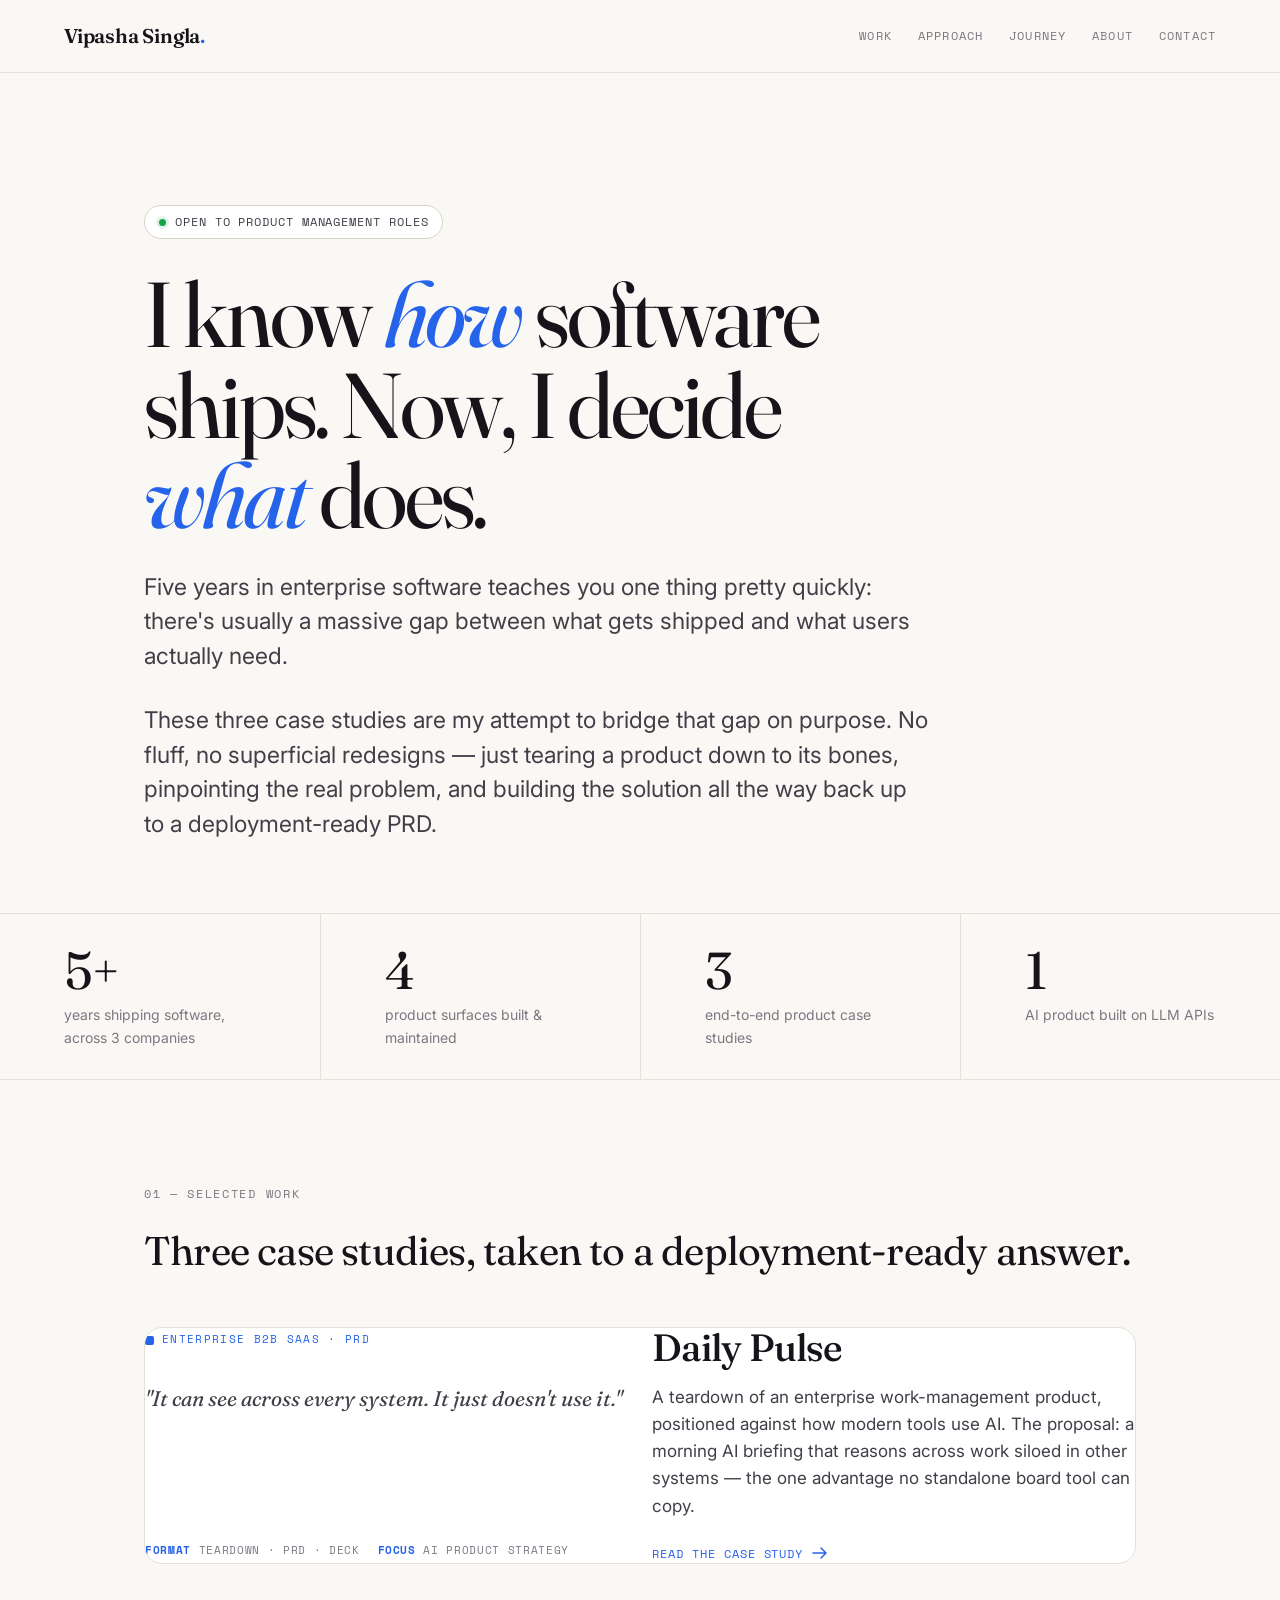
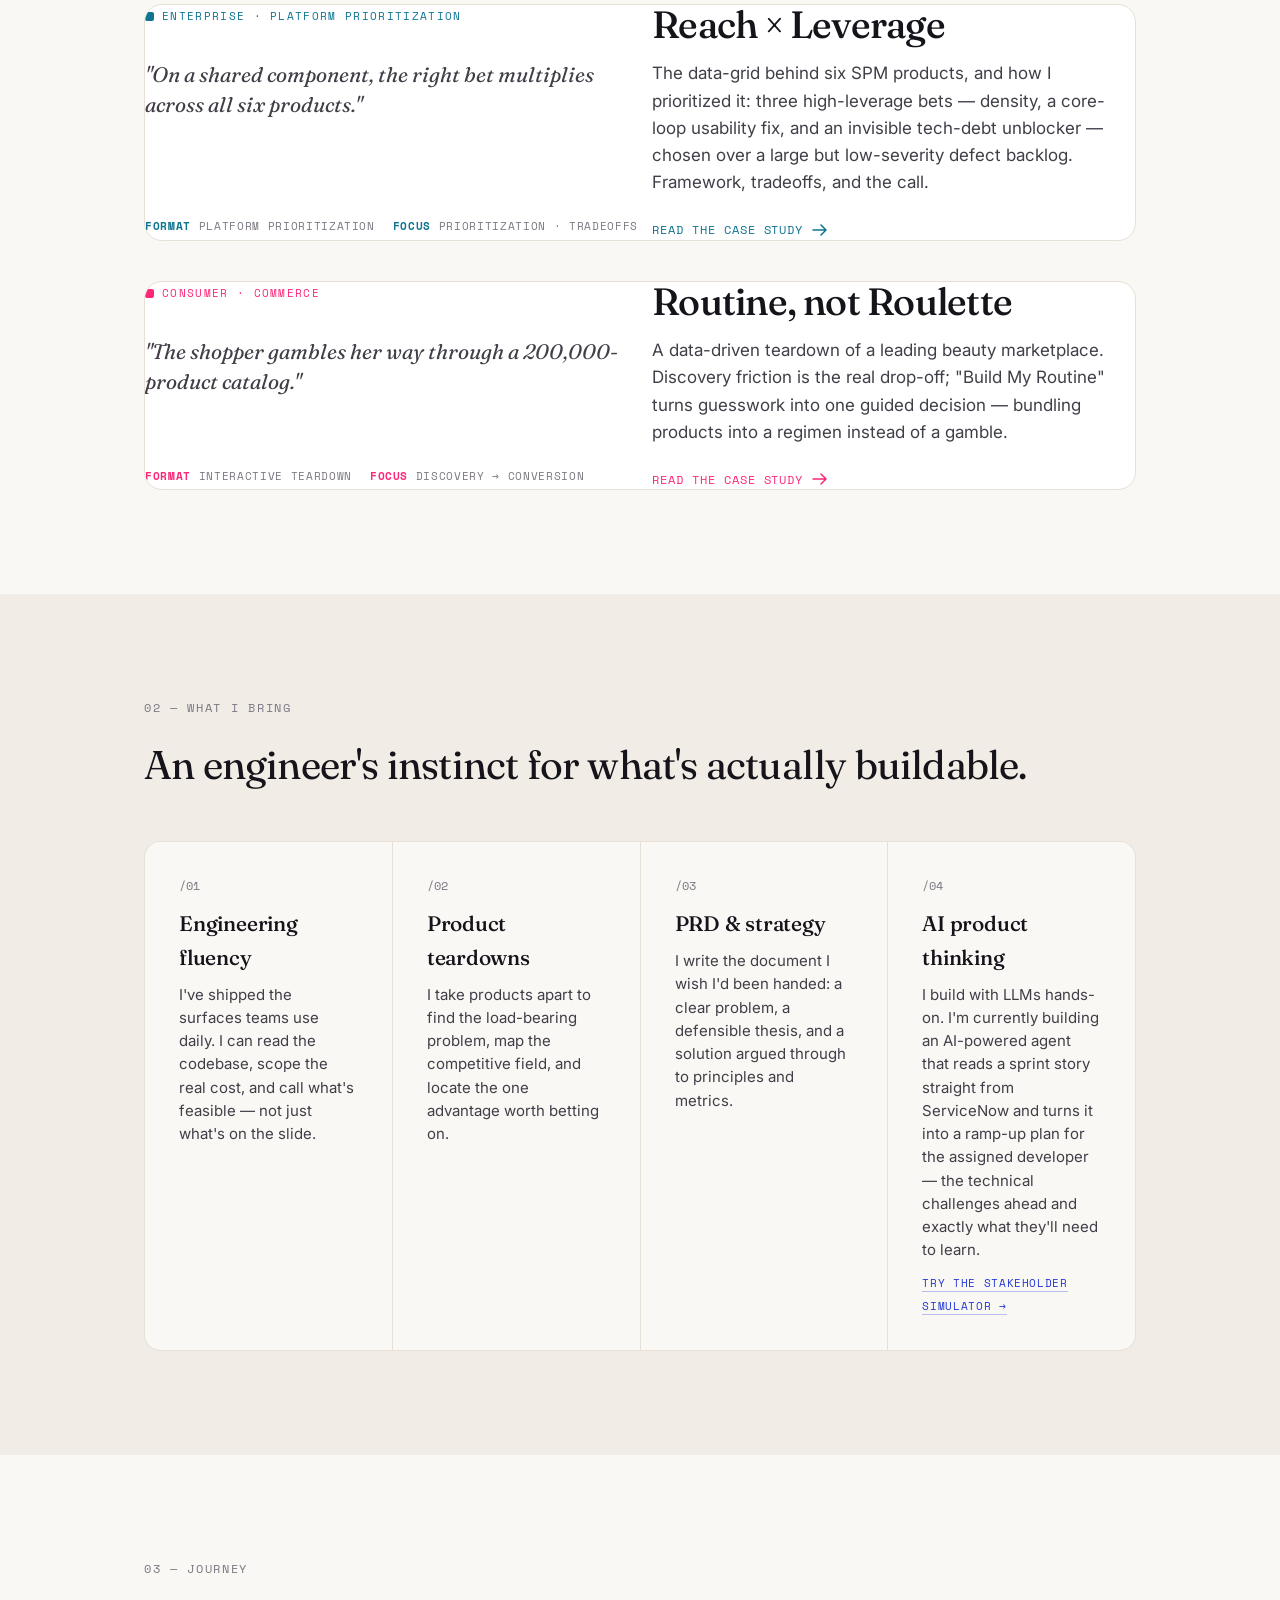
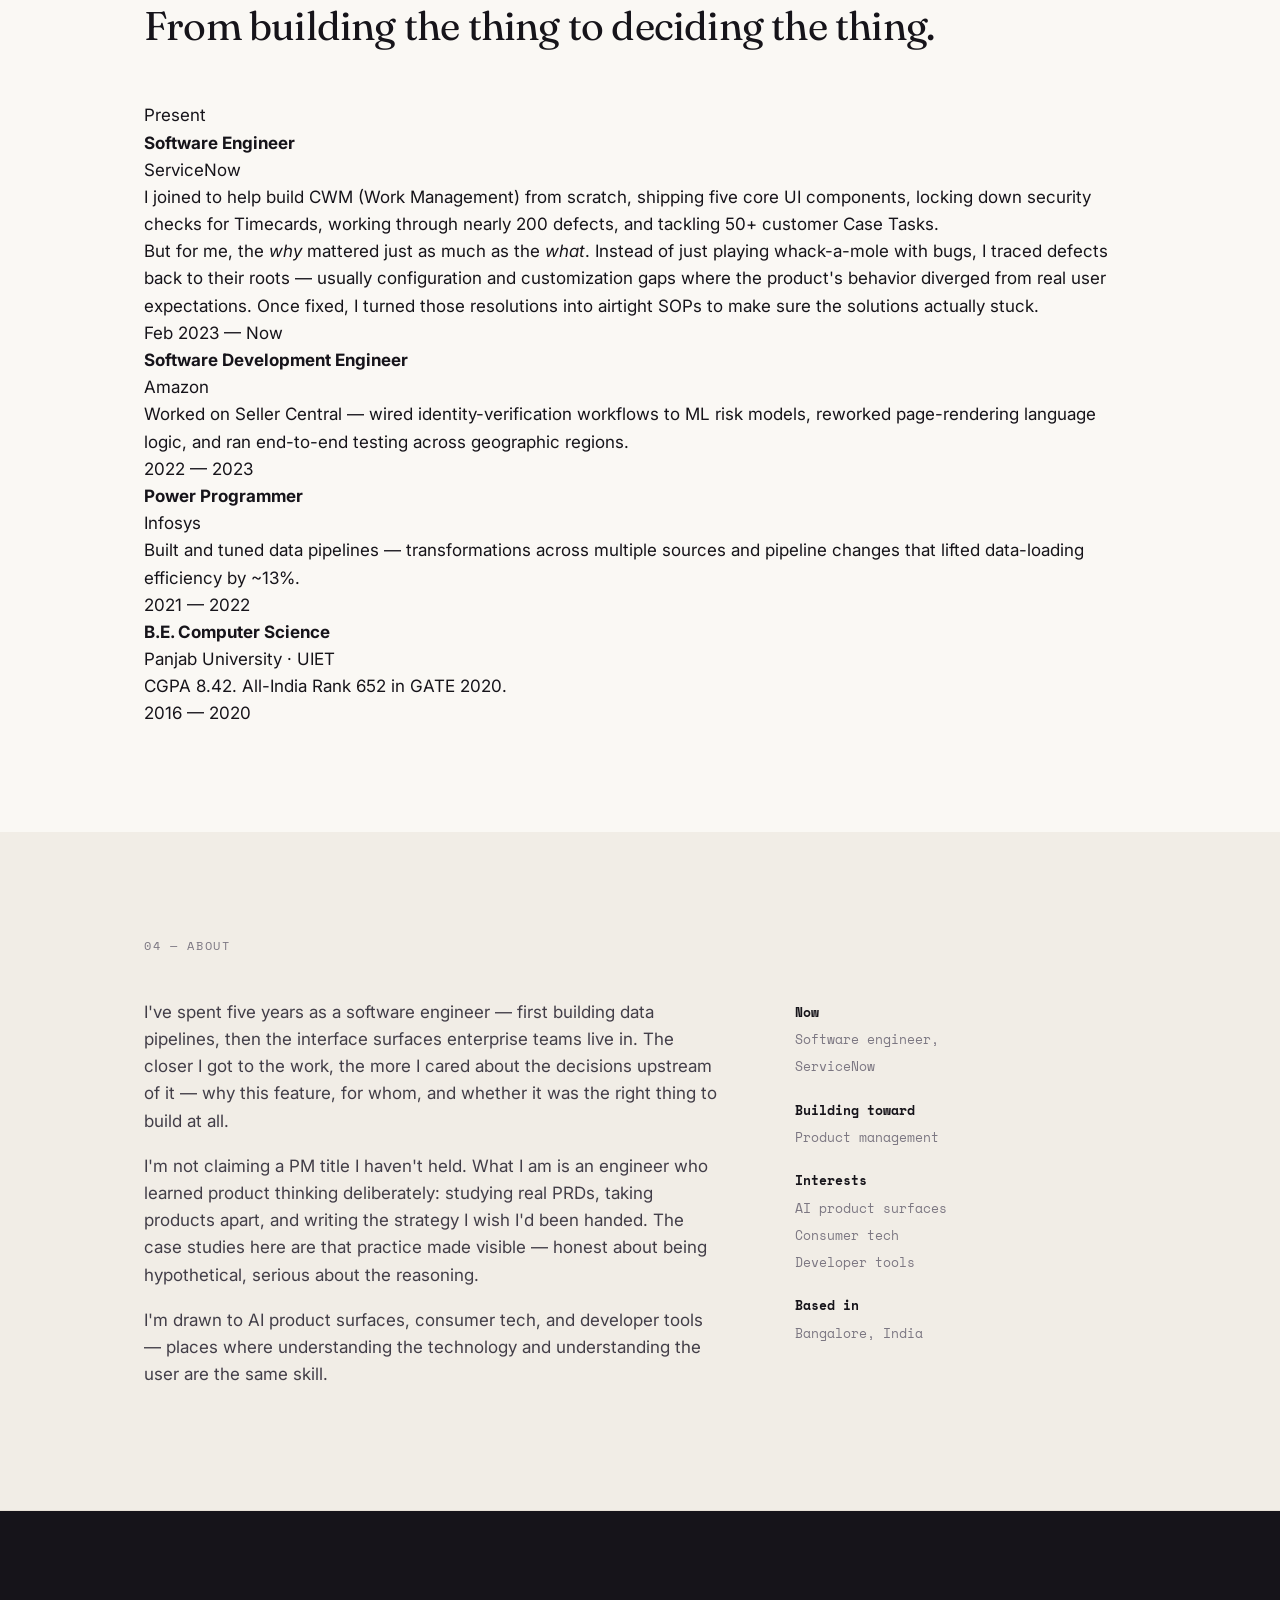
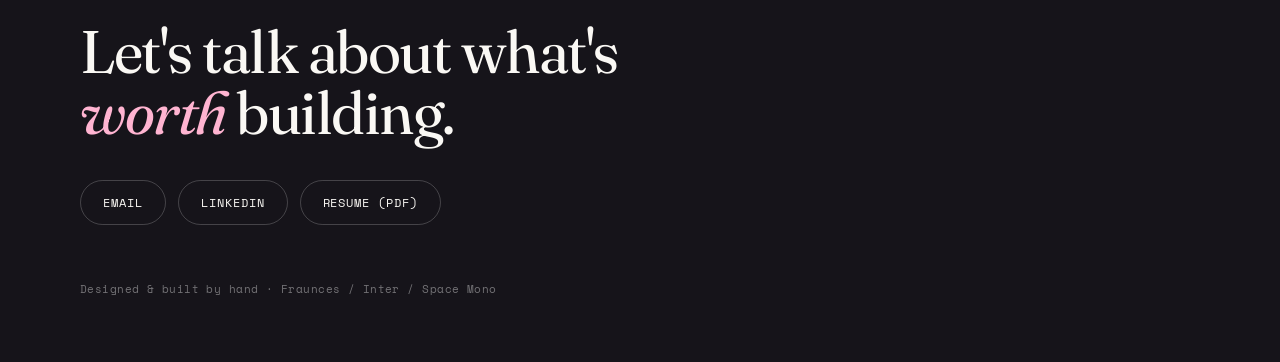
==== commit be96968b: "Add files via upload" ====
--- a/index.html
+++ b/index.html
@@ -8,6 +8,15 @@
   <meta property="og:title" content="Vipasha Singla — Product Management Portfolio" />
   <meta property="og:description" content="Engineer building a case for product management. Two end-to-end product teardowns." />
   <meta property="og:type" content="website" />
+  <!-- For LinkedIn/Twitter previews to render, change the two image URLs below to the FULL absolute URL after you deploy, e.g. https://your-domain.com/assets/og-image.png -->
+  <meta property="og:image" content="assets/og-image.png" />
+  <meta property="og:image:width" content="1200" />
+  <meta property="og:image:height" content="630" />
+  <meta name="twitter:card" content="summary_large_image" />
+  <meta name="twitter:title" content="Vipasha Singla — Product Management Portfolio" />
+  <meta name="twitter:description" content="Engineer building a case for product management." />
+  <meta name="twitter:image" content="assets/og-image.png" />
+  <link rel="icon" type="image/svg+xml" href="assets/favicon.svg" />
 
   <link rel="preconnect" href="https://fonts.googleapis.com" />
   <link rel="preconnect" href="https://fonts.gstatic.com" crossorigin />
@@ -54,7 +63,7 @@
       <div class="item"><div class="num">5+</div><div class="lab">years shipping software, across 3 companies</div></div>
       <div class="item"><div class="num">4</div><div class="lab">product surfaces built &amp; maintained</div></div>
       <div class="item"><div class="num">3</div><div class="lab">end-to-end product case studies</div></div>
-      <div class="item"><div class="num">1</div><div class="lab">AI product built on Claude's API</div></div>
+      <div class="item"><div class="num">1</div><div class="lab">AI product built on LLM APIs</div></div>
     </section>
 
     <!-- ============ WORK ============ -->
@@ -143,7 +152,7 @@
           <div class="cap"><div class="n">/01</div><h4>Engineering fluency</h4><p>I've shipped the surfaces teams use daily. I can read the codebase, scope the real cost, and call what's feasible — not just what's on the slide.</p></div>
           <div class="cap"><div class="n">/02</div><h4>Product teardowns</h4><p>I take products apart to find the load-bearing problem, map the competitive field, and locate the one advantage worth betting on.</p></div>
           <div class="cap"><div class="n">/03</div><h4>PRD &amp; strategy</h4><p>I write the document I wish I'd been handed: a clear problem, a defensible thesis, and a solution argued through to principles and metrics.</p></div>
-          <div class="cap"><div class="n">/04</div><h4>AI product thinking</h4><p>I build with LLMs hands-on — including a PM coaching agent on Claude's API — so AI features are grounded in what the technology can really do.</p></div>
+          <div class="cap"><div class="n">/04</div><h4>AI product thinking</h4><p>I build with LLMs hands-on. I'm currently building an AI-powered agent that reads a sprint story straight from ServiceNow and turns it into a ramp-up plan for the assigned developer — the technical challenges ahead and exactly what they'll need to learn.</p><p style="margin-top:8px"><a href="tools/stakeholder-sim.html" style="font-family:'Space Mono',monospace;font-size:11px;letter-spacing:.06em;text-transform:uppercase;color:#2438D6;text-decoration:none;border-bottom:1px solid rgba(36,56,214,.3)">Try the stakeholder simulator →</a></p></div>
         </div>
       </div>
     </section>
@@ -160,7 +169,7 @@
             <div class="card">
               <h4>Software Engineer</h4>
               <div class="org">ServiceNow</div>
-              <p>I joined to help build CWM (Work Management) from scratch, shipping five core UI components, locking down security checks for Timecards, and tackling 50+ customer Case Tasks.</p>
+              <p>I joined to help build CWM (Work Management) from scratch, shipping five core UI components, locking down security checks for Timecards, working through nearly 200 defects, and tackling 50+ customer Case Tasks.</p>
               <p>But for me, the <em>why</em> mattered just as much as the <em>what</em>. Instead of just playing whack-a-mole with bugs, I traced defects back to their roots — usually configuration and customization gaps where the product's behavior diverged from real user expectations. Once fixed, I turned those resolutions into airtight SOPs to make sure the solutions actually stuck.</p>
             </div>
             <div class="marker"><div class="dot"></div><div class="yr">Feb 2023 — Now</div></div>
@@ -228,8 +237,6 @@
       <div class="links">
         <a class="btn" href="mailto:vipashasingla31@gmail.com">Email</a>
         <a class="btn" href="https://www.linkedin.com/in/vipasha-singla-66891516a">LinkedIn</a>
-        <!-- EDIT: replace with your GitHub profile URL -->
-        <a class="btn" href="https://github.com/">GitHub</a>
         <a class="btn" href="assets/resume.pdf">Resume (PDF)</a>
       </div>
       <p class="colophon">Designed &amp; built by hand · Fraunces / Inter / Space Mono</p>
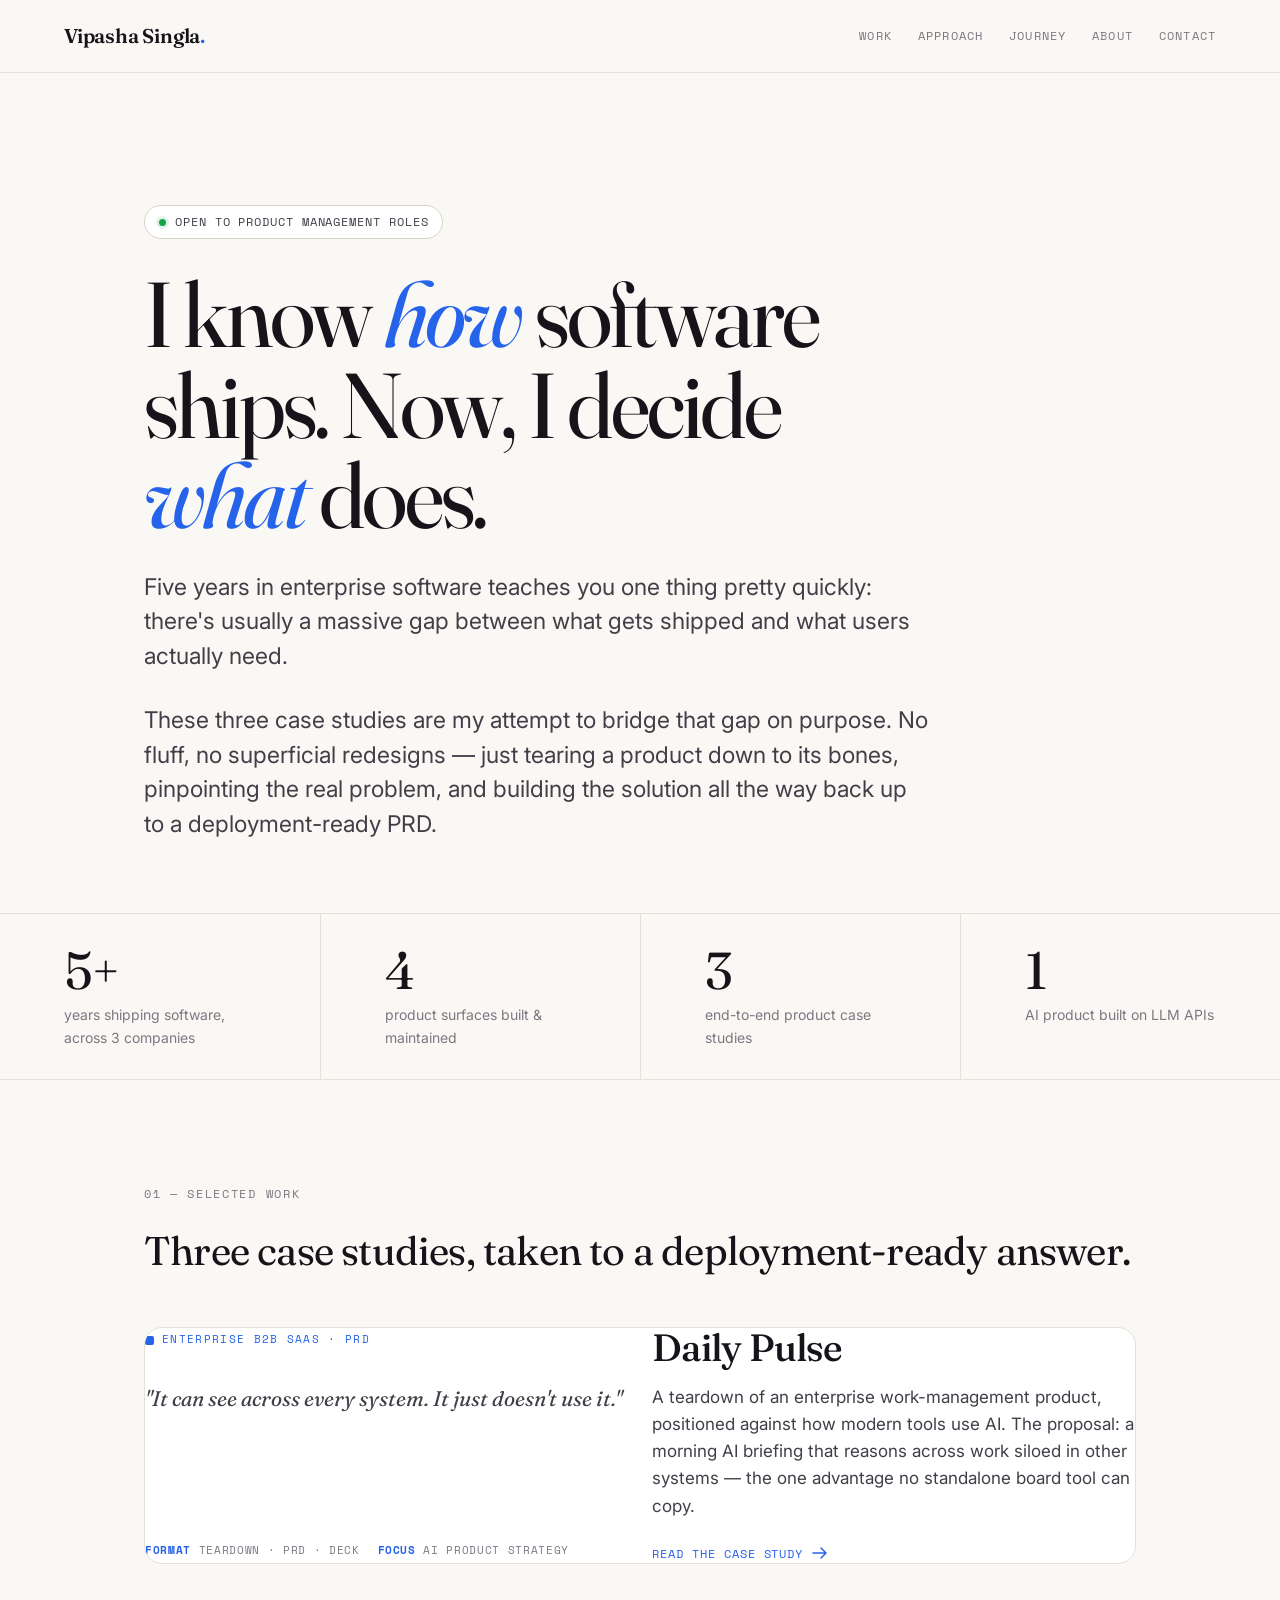
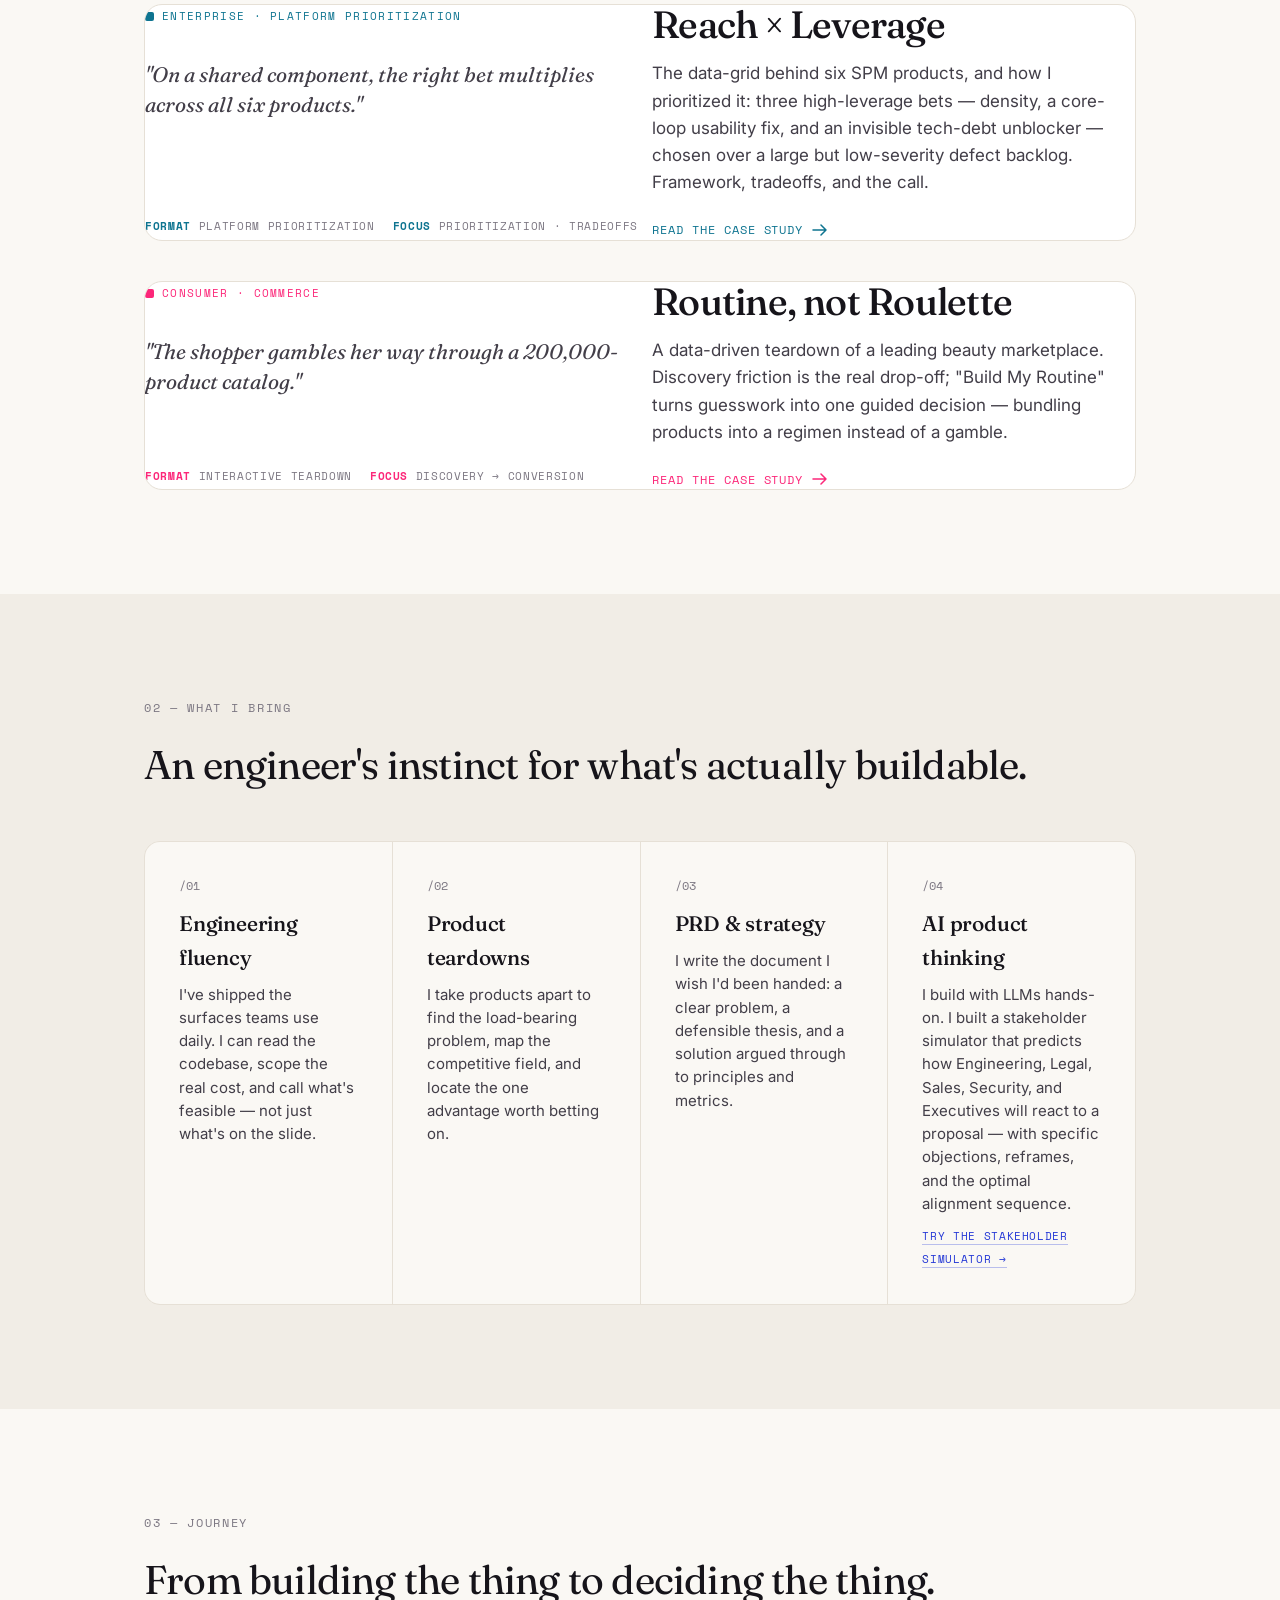
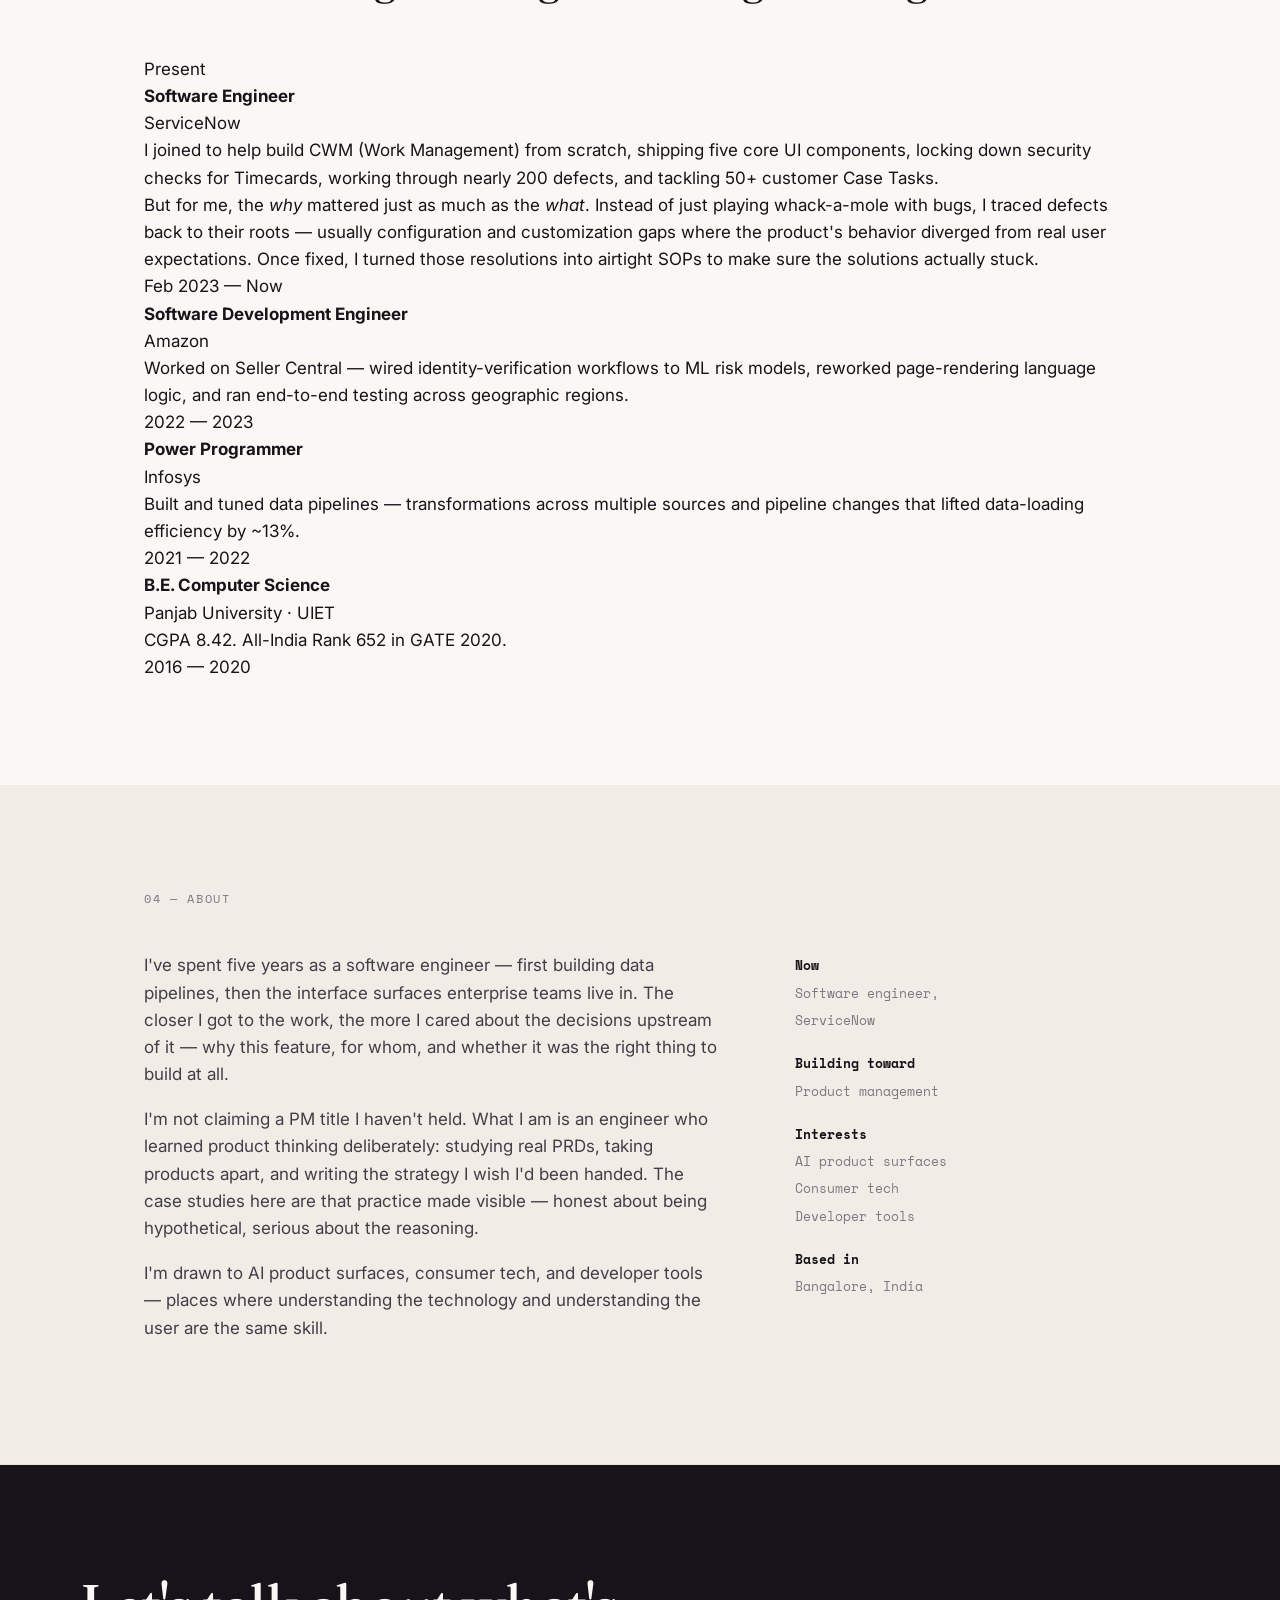
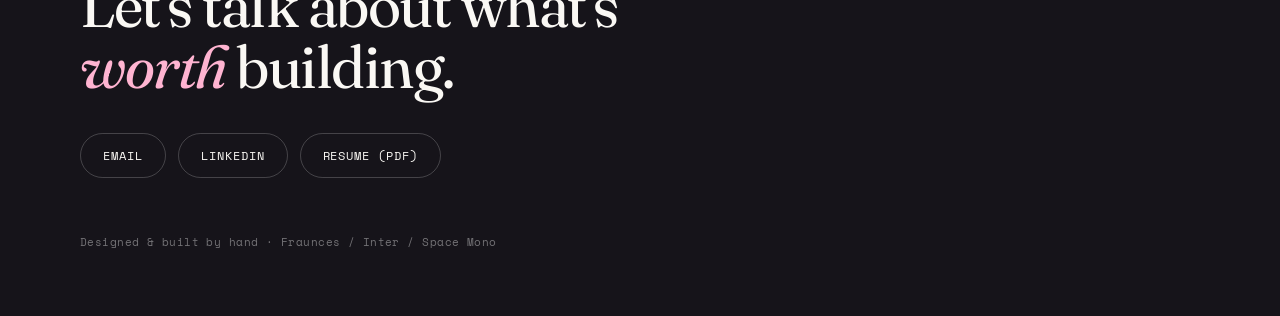
==== commit 5161abf8: "Add files via upload" ====
--- a/index.html
+++ b/index.html
@@ -152,7 +152,7 @@
           <div class="cap"><div class="n">/01</div><h4>Engineering fluency</h4><p>I've shipped the surfaces teams use daily. I can read the codebase, scope the real cost, and call what's feasible — not just what's on the slide.</p></div>
           <div class="cap"><div class="n">/02</div><h4>Product teardowns</h4><p>I take products apart to find the load-bearing problem, map the competitive field, and locate the one advantage worth betting on.</p></div>
           <div class="cap"><div class="n">/03</div><h4>PRD &amp; strategy</h4><p>I write the document I wish I'd been handed: a clear problem, a defensible thesis, and a solution argued through to principles and metrics.</p></div>
-          <div class="cap"><div class="n">/04</div><h4>AI product thinking</h4><p>I build with LLMs hands-on. I'm currently building an AI-powered agent that reads a sprint story straight from ServiceNow and turns it into a ramp-up plan for the assigned developer — the technical challenges ahead and exactly what they'll need to learn.</p><p style="margin-top:8px"><a href="tools/stakeholder-sim.html" style="font-family:'Space Mono',monospace;font-size:11px;letter-spacing:.06em;text-transform:uppercase;color:#2438D6;text-decoration:none;border-bottom:1px solid rgba(36,56,214,.3)">Try the stakeholder simulator →</a></p></div>
+          <div class="cap"><div class="n">/04</div><h4>AI product thinking</h4><p>I build with LLMs hands-on. I built a stakeholder simulator that predicts how Engineering, Legal, Sales, Security, and Executives will react to a proposal — with specific objections, reframes, and the optimal alignment sequence.</p><p style="margin-top:8px"><a href="tools/stakeholder-sim.html" style="font-family:'Space Mono',monospace;font-size:11px;letter-spacing:.06em;text-transform:uppercase;color:#2438D6;text-decoration:none;border-bottom:1px solid rgba(36,56,214,.3)">Try the stakeholder simulator →</a></p></div>
         </div>
       </div>
     </section>
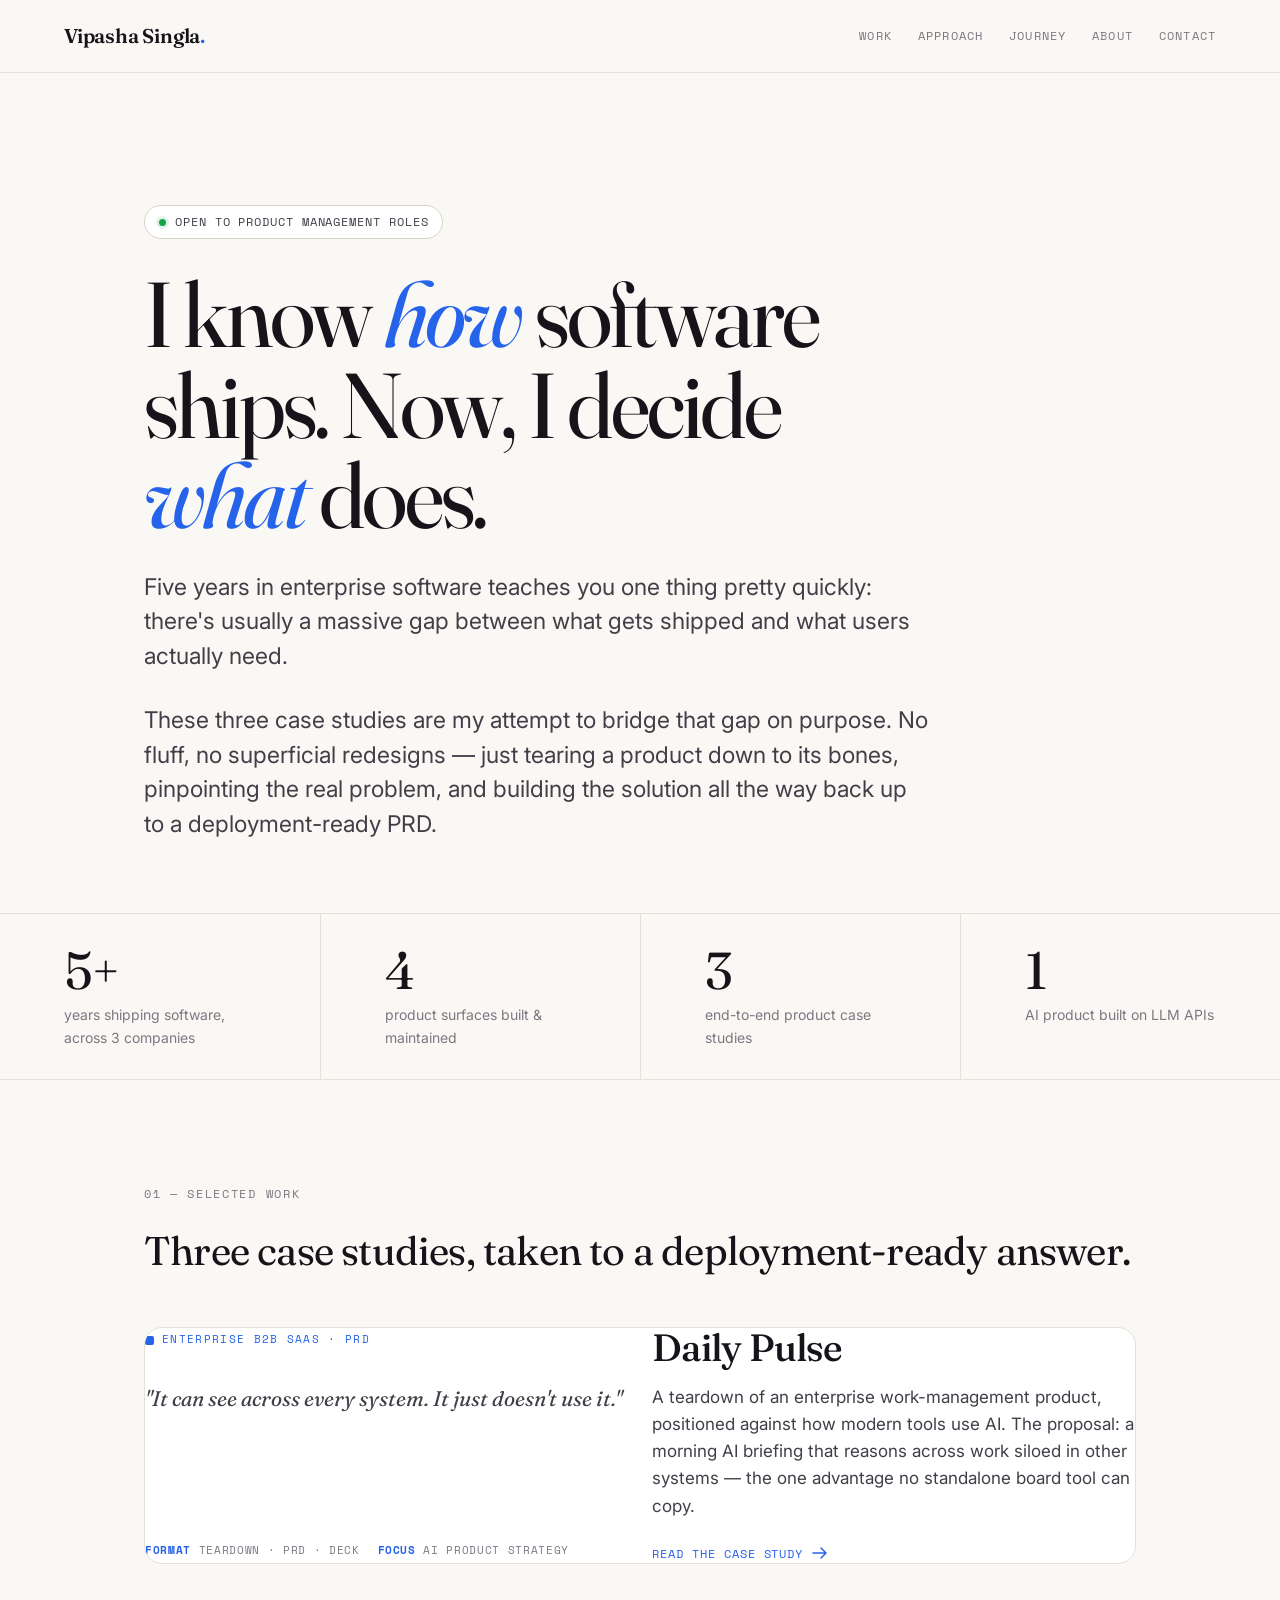
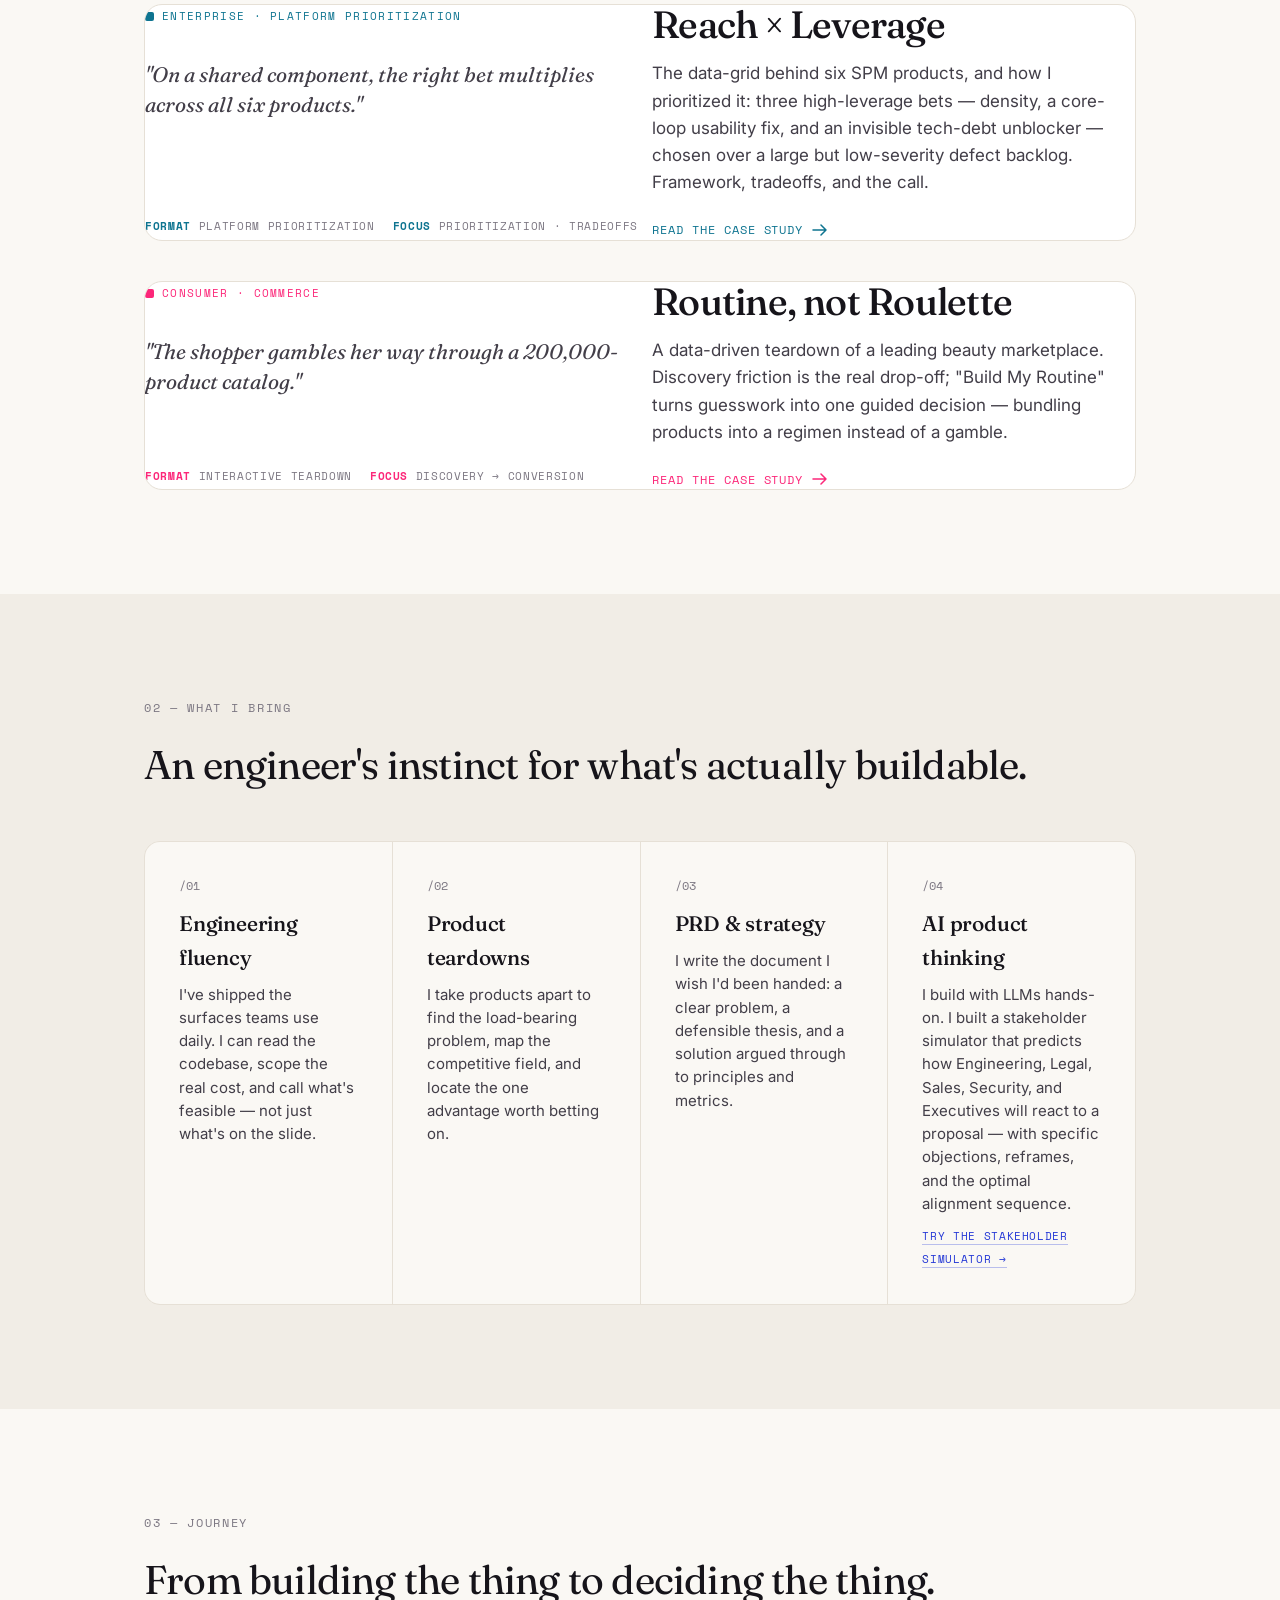
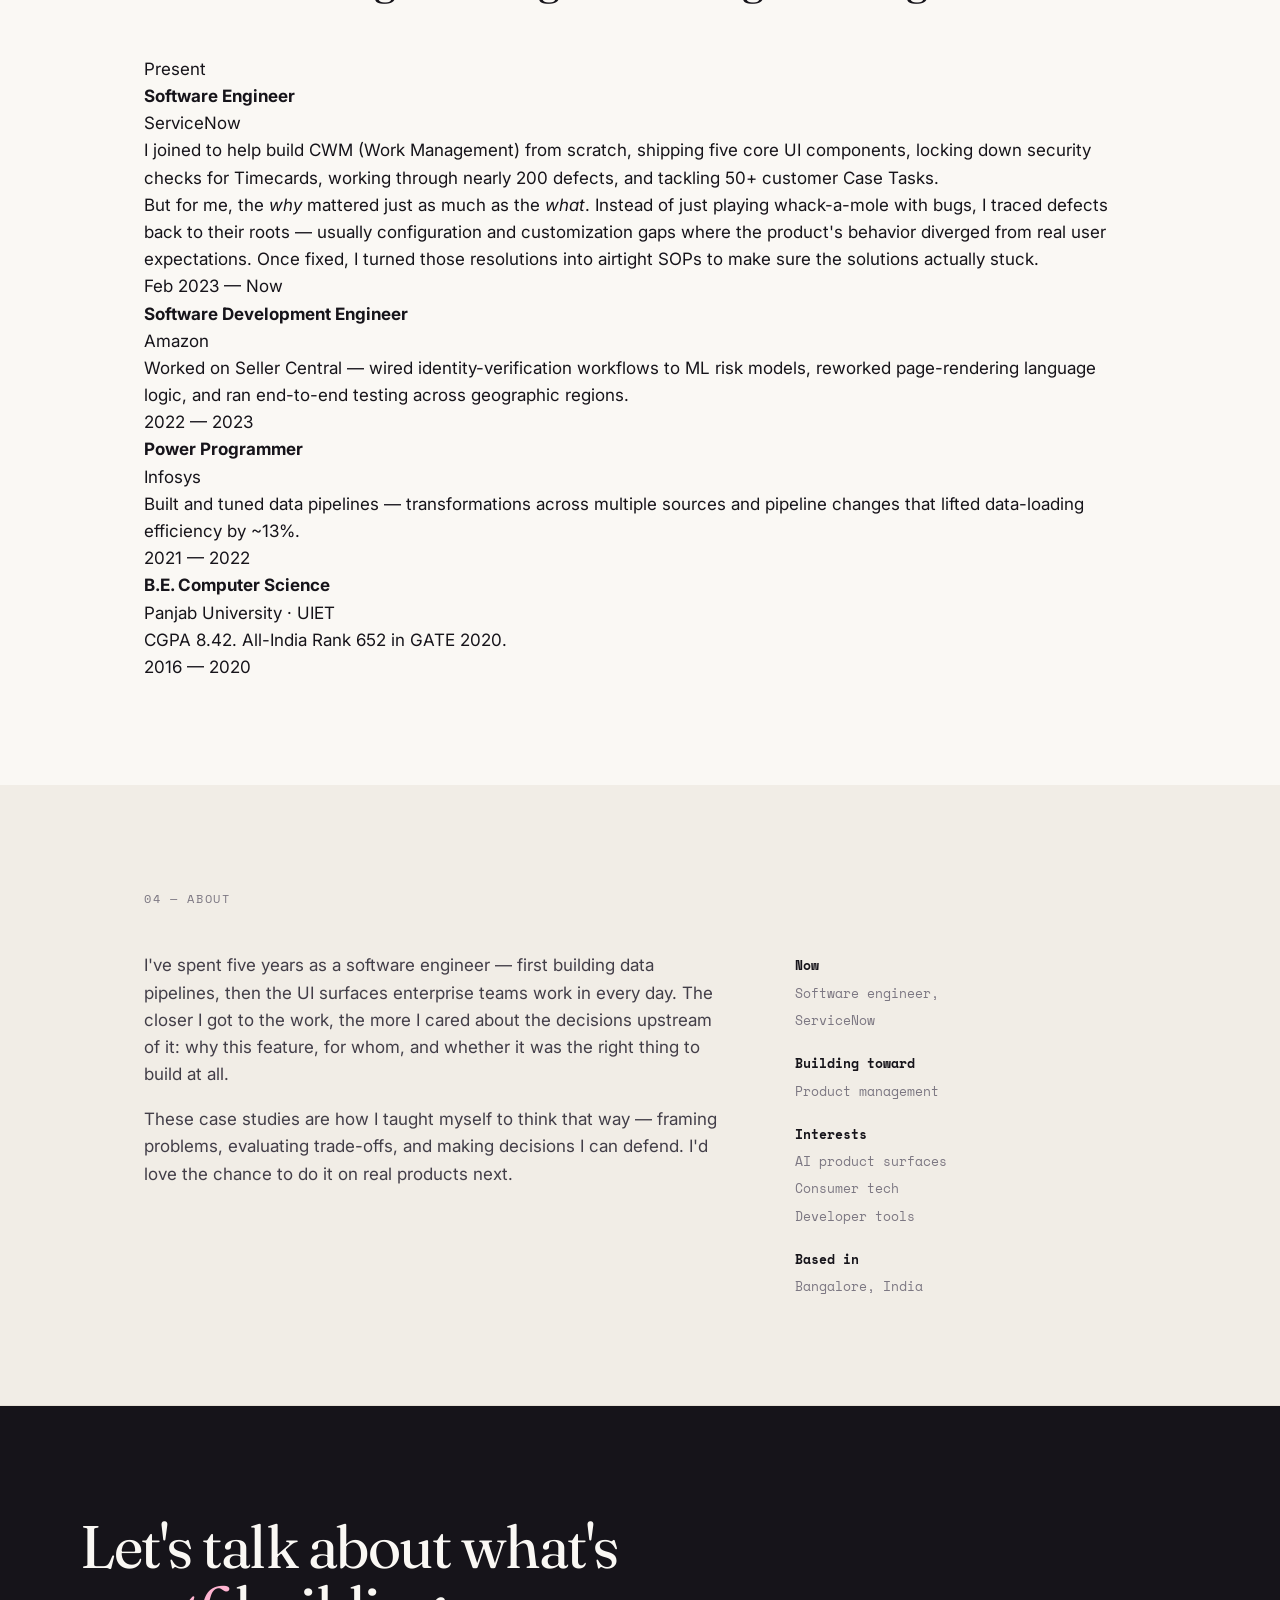
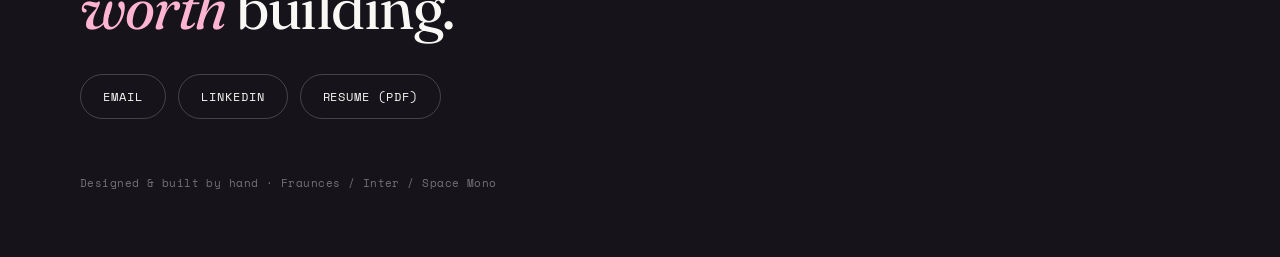
==== commit 9c98c5b4: "Add files via upload" ====
--- a/index.html
+++ b/index.html
@@ -211,9 +211,8 @@
         <div class="shead"><span class="mono">04 — About</span></div>
         <div class="about">
           <div>
-            <p>I've spent five years as a software engineer — first building data pipelines, then the interface surfaces enterprise teams live in. The closer I got to the work, the more I cared about the decisions upstream of it — why this feature, for whom, and whether it was the right thing to build at all.</p>
-            <p>I'm not claiming a PM title I haven't held. What I am is an engineer who learned product thinking deliberately: studying real PRDs, taking products apart, and writing the strategy I wish I'd been handed. The case studies here are that practice made visible — honest about being hypothetical, serious about the reasoning.</p>
-            <p>I'm drawn to AI product surfaces, consumer tech, and developer tools — places where understanding the technology and understanding the user are the same skill.</p>
+            <p>I've spent five years as a software engineer — first building data pipelines, then the UI surfaces enterprise teams work in every day. The closer I got to the work, the more I cared about the decisions upstream of it: why this feature, for whom, and whether it was the right thing to build at all.</p>
+            <p>These case studies are how I taught myself to think that way — framing problems, evaluating trade-offs, and making decisions I can defend. I'd love the chance to do it on real products next.</p>
           </div>
           <div class="facts">
             <b>Now</b>
